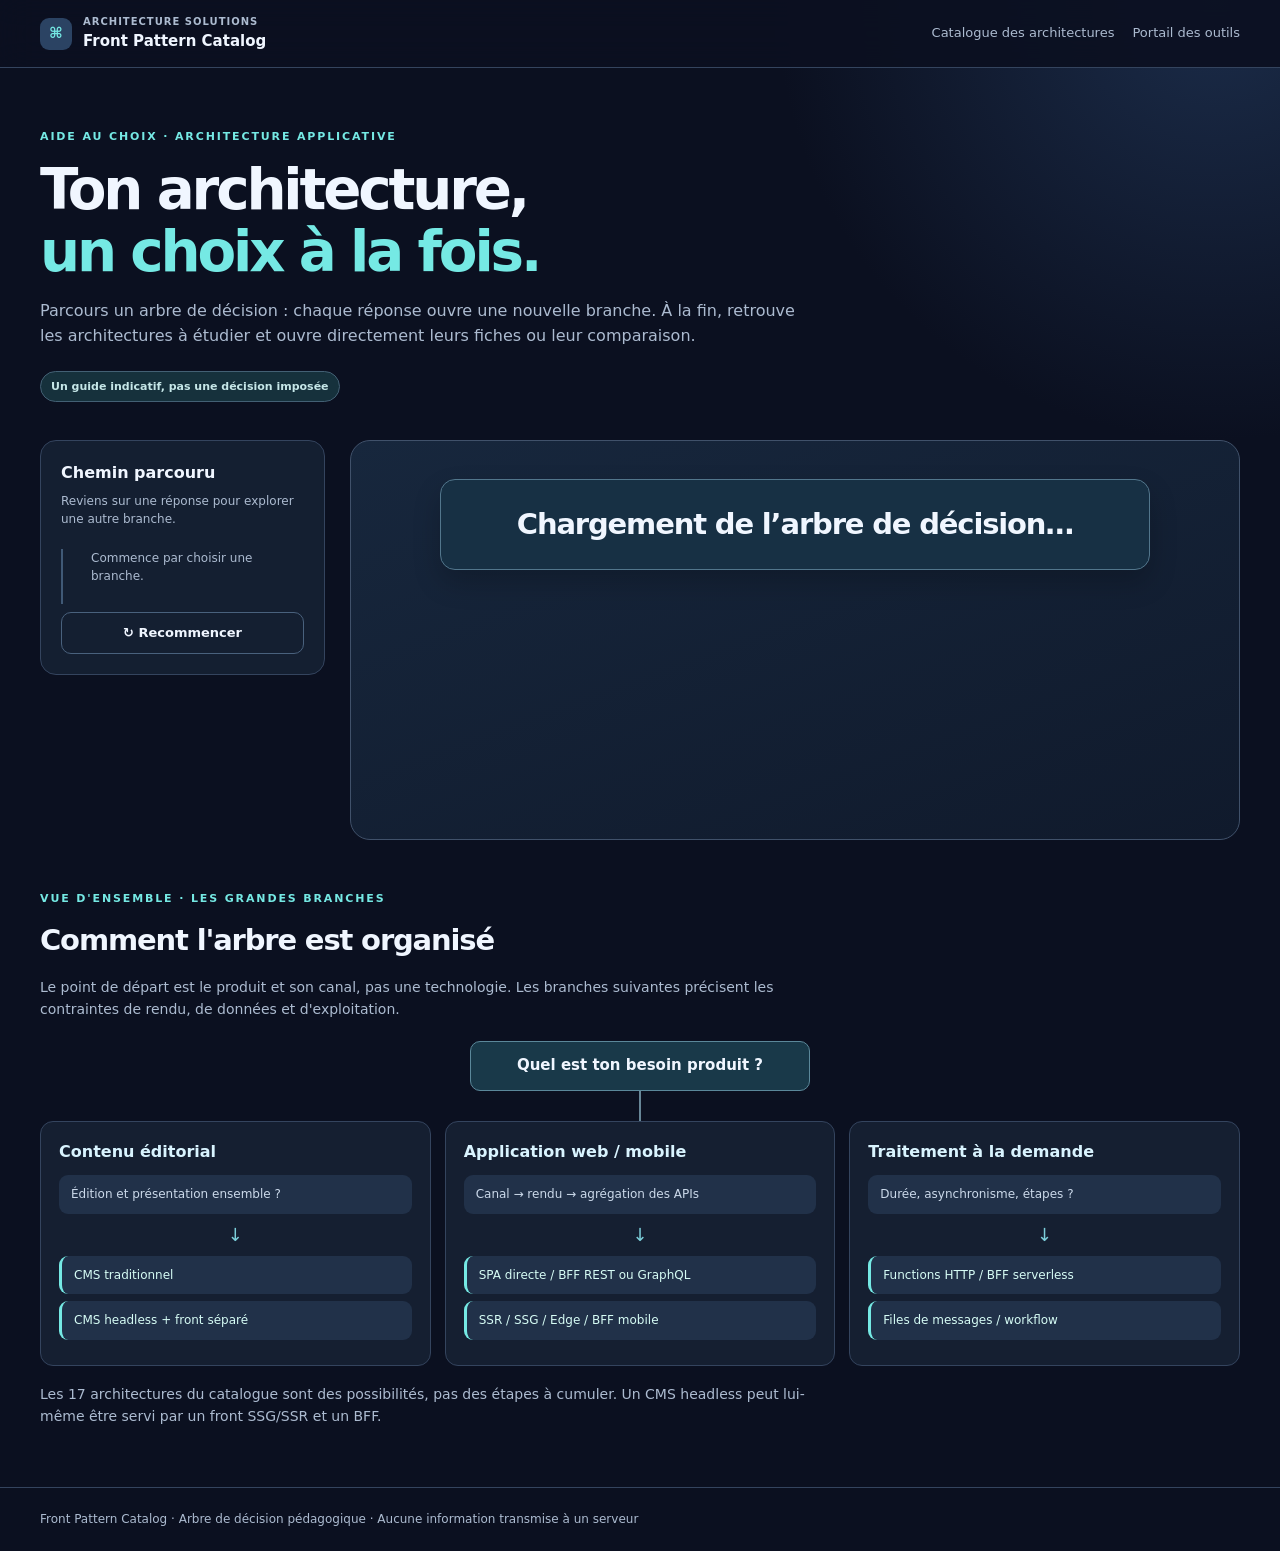
==== decision-tree.html @ b7e2c30f "feat(decision-tree): page autonome de parcours guidé, branches et liens vers les comparaisons" ====
<!doctype html>
<html lang="fr">
<head>
<meta charset="utf-8">
<meta name="viewport" content="width=device-width,initial-scale=1">
<meta name="theme-color" content="#0b1020">
<meta name="description" content="Arbre de décision interactif pour choisir une architecture frontend : CMS, headless, SPA, BFF, mobile ou serverless.">
<link rel="manifest" href="./manifest.webmanifest">
<link rel="icon" href="./icon.svg" type="image/svg+xml">
<title>Arbre de décision · Front Pattern Catalog</title>
<style>
:root{color-scheme:dark;--bg:#0b1020;--panel:#151f31;--panel2:#1b293f;--line:#34445e;--text:#f0f6ff;--muted:#acbbd0;--teal:#75e9e4;--purple:#ada4f9;--gold:#f0cd8b;--green:#a6edc8;font-family:Inter,-apple-system,BlinkMacSystemFont,"Segoe UI",system-ui,sans-serif}
*{box-sizing:border-box}html{scroll-behavior:smooth}body{margin:0;min-height:100vh;background:radial-gradient(circle at 95% 0,#1b2c49 0,transparent 440px),var(--bg);color:var(--text);font-size:15px;line-height:1.55}
a{color:var(--teal)}button{font:inherit;cursor:pointer}button:focus-visible,a:focus-visible{outline:2px solid var(--teal);outline-offset:3px}[hidden]{display:none!important}
.wrap{width:min(1200px,calc(100% - 42px));margin:0 auto}
header{border-bottom:1px solid var(--line);background:#0b1020e8;position:sticky;top:0;z-index:10;backdrop-filter:blur(16px)}
.head{min-height:67px;display:flex;align-items:center;gap:18px}
.brand{font-weight:750;display:flex;gap:11px;align-items:center;color:var(--text);text-decoration:none}
.mark{width:32px;height:32px;background:#2b4363;border-radius:9px;display:grid;place-items:center;color:var(--teal)}
.brand small{display:block;font-size:10px;letter-spacing:.1em;text-transform:uppercase;color:var(--muted)}
.head nav{margin-left:auto;display:flex;gap:18px;align-items:center}.head nav a{text-decoration:none;font-size:13px;color:var(--muted)}.head nav a:hover{color:var(--text)}
.hero{padding:56px 0 38px;max-width:820px}
.eyebrow{font-size:11px;letter-spacing:.17em;color:var(--teal);text-transform:uppercase;font-weight:800}
h1{font-size:clamp(35px,4.4vw,60px);letter-spacing:-.056em;line-height:1.1;margin:12px 0 16px}
h1 em{font-style:normal;color:var(--teal)}
.hero p{color:var(--muted);font-size:16px;max-width:770px;margin:0 0 22px}
.pill{display:inline-flex;border:1px solid #436074;border-radius:99px;padding:6px 10px;color:#c6e7e8;font-size:11px;font-weight:750;background:#16313c}
.decision-layout{display:grid;grid-template-columns:minmax(230px,285px) minmax(0,1fr);gap:25px;align-items:start}
.journey{position:sticky;top:92px;border:1px solid var(--line);border-radius:16px;background:#141f31;padding:20px;max-height:calc(100vh - 115px);overflow:auto}
.journey h2{font-size:16px;margin:0 0 6px}.journey>p{color:var(--muted);font-size:12px;margin:0 0 20px}
.journey ol{list-style:none;margin:0;padding:0 0 0 9px;border-left:2px solid #405976}
.journey li{position:relative;padding:0 0 18px 19px}
.journey li:before{content:"";position:absolute;left:-7px;top:7px;width:11px;height:11px;background:#193b44;border:2px solid var(--teal);border-radius:50%}
.journey li strong{display:block;font-size:12px;color:#e7f5fd;margin-bottom:3px}
.journey li span{display:block;font-size:12px;color:var(--muted);margin-bottom:5px}
.journey li button{border:0;background:none;padding:0;color:var(--teal);font-weight:700;font-size:11px}
.journey .journey-empty{border-left:0;color:var(--muted);font-size:12px}
.journey .journey-empty:before{display:none}
.journey .new-start{margin-top:8px;width:100%;text-align:center}
.btn{display:inline-flex;align-items:center;justify-content:center;text-align:center;gap:8px;border-radius:10px;border:1px solid #49617d;background:#1b2d43;color:var(--text);padding:10px 15px;font-size:13px;font-weight:700;text-decoration:none}
.btn:hover{border-color:#8aa8be;background:#233b51}.btn.primary{background:var(--teal);border-color:var(--teal);color:#0b2330}.btn.primary:hover{background:#b5f6ef}.btn.ghost{background:transparent}
.tree-panel{border:1px solid #40516a;background:linear-gradient(160deg,#17273d,#101a2c);border-radius:20px;padding:26px;min-width:0;min-height:400px}
.step-label{font-size:11px;color:var(--teal);font-weight:800;letter-spacing:.12em;text-transform:uppercase}
.question{margin:12px auto 0;border:1px solid #52768c;border-radius:15px;padding:20px;background:#173044;max-width:710px;text-align:center;box-shadow:0 13px 28px #0003}
.question h2{font-size:clamp(21px,2.9vw,29px);letter-spacing:-.04em;line-height:1.18;margin:7px 0 8px}
.question p{margin:0;color:#bdcadc;font-size:13px}
.tree-stem{width:2px;height:34px;background:var(--teal);margin:auto;position:relative}.tree-stem:after{content:"";position:absolute;bottom:-3px;left:-3px;width:8px;height:8px;transform:rotate(45deg);border-right:2px solid var(--teal);border-bottom:2px solid var(--teal)}
.branches{display:grid;grid-template-columns:repeat(auto-fit,minmax(195px,1fr));gap:14px}
.branch{position:relative;border:1px solid #4a6079;border-radius:14px;background:#1b2b42;color:var(--text);text-align:left;padding:20px 17px;min-height:145px;display:flex;flex-direction:column;gap:6px;transition:transform .16s,border-color .16s,background .16s}
.branch:hover{transform:translateY(-3px);border-color:var(--teal);background:#213c50}
.branch .branch-index{font-size:10px;color:#95e2db;font-weight:800;text-transform:uppercase;letter-spacing:.11em}
.branch strong{font-size:16px;line-height:1.25}
.branch .desc{color:var(--muted);font-size:12px}
.branch .advance{margin-top:auto;padding-top:10px;font-size:12px;color:var(--teal);font-weight:750}
.guidance-note{margin:19px 0 0;color:var(--muted);font-size:12px}
.recommendations h2{font-size:28px;letter-spacing:-.04em;margin:8px 0 12px}
.recommendations>p{color:var(--muted);margin:0 0 20px}
.result-grid{display:grid;grid-template-columns:repeat(auto-fit,minmax(220px,1fr));gap:13px}
.result{background:#1b293e;border:1px solid #465a75;border-radius:14px;padding:18px;display:flex;flex-direction:column}
.result .order{font-size:11px;color:var(--teal);text-transform:uppercase;letter-spacing:.08em;font-weight:750}
.result h3{font-size:18px;letter-spacing:-.028em;margin:10px 0}
.result p{font-size:13px;color:var(--muted);margin:0 0 12px}
.result .traits{font-size:12px;color:#cee3e6;padding:0;list-style:none;margin:auto 0 18px}
.result .traits li{padding:4px 0}
.result .btn{align-self:start}
.recommendation-why{padding:14px 16px;border-radius:11px;border:1px solid #3c6a76;background:#14333f;color:#d3f8f9;font-size:13px;margin:0 0 17px}
.result-actions{display:flex;flex-wrap:wrap;gap:10px;margin:22px 0 0}
.secondary{padding-top:46px}
.secondary h2{font-size:29px;letter-spacing:-.04em;margin:9px 0}
.secondary>p{font-size:14px;color:var(--muted);max-width:800px}
.overview-root{padding:12px;text-align:center;background:#193949;border:1px solid #5b889a;border-radius:10px;font-weight:750;max-width:340px;margin:21px auto 0}
.overview-stem{height:30px;width:2px;background:#678697;margin:auto}
.overview-branches{display:grid;grid-template-columns:repeat(3,minmax(0,1fr));gap:14px}
.overview-column{border:1px solid var(--line);border-radius:13px;padding:18px;background:#151f31}
.overview-column h3{font-size:16px;margin:0 0 11px;color:#d9f4ff}
.overview-item{padding:10px 12px;border-radius:9px;background:#213149;color:#cbd9ea;font-size:12px;margin:7px 0}
.overview-item.end{border-left:3px solid var(--teal);color:#d6fcf5}
.overview-arrow{text-align:center;color:#7ccfdb;font-size:18px}
.note{color:var(--muted);font-size:12px;margin:18px 0}
footer{border-top:1px solid var(--line);margin-top:60px;padding:22px 0;color:var(--muted);font-size:12px}
@media(max-width:880px){.decision-layout{grid-template-columns:1fr}.journey{position:static;max-height:none}.journey ol{display:flex;flex-wrap:wrap;gap:11px;border:0;padding:0}.journey li{padding:9px 11px;border:1px solid var(--line);border-radius:9px;background:#1d3045}.journey li:before{display:none}.journey .new-start{width:auto}.overview-branches{grid-template-columns:1fr}}
@media(max-width:580px){.wrap{width:calc(100% - 26px)}.head{gap:8px}.head nav{gap:8px}.head nav a{font-size:11px}.brand{font-size:12px}.hero{padding:35px 0 25px}.hero p{font-size:14px}.tree-panel{padding:17px}.branches{grid-template-columns:1fr}.branch{min-height:110px}.result-grid{grid-template-columns:1fr}.overview-column{padding:13px}}
@media(prefers-reduced-motion:reduce){*{scroll-behavior:auto!important;transition:none!important}}
</style>
</head>
<body>
<header><div class="wrap head">
<a href="./index.html" class="brand"><span class="mark" aria-hidden="true">⌘</span><span><small>Architecture Solutions</small>Front Pattern Catalog</span></a>
<nav aria-label="Navigation"><a href="./index.html">Catalogue des architectures</a><a href="https://sims07.github.io/tools-portal/">Portail des outils</a></nav>
</div></header>
<main class="wrap">
<section class="hero">
<span class="eyebrow">Aide au choix · Architecture applicative</span>
<h1>Ton architecture,<br><em>un choix à la fois.</em></h1>
<p>Parcours un arbre de décision : chaque réponse ouvre une nouvelle branche. À la fin, retrouve les architectures à étudier et ouvre directement leurs fiches ou leur comparaison.</p>
<span class="pill">Un guide indicatif, pas une décision imposée</span>
</section>
<div class="decision-layout">
<aside class="journey" aria-labelledby="journeyTitle">
<h2 id="journeyTitle">Chemin parcouru</h2><p>Reviens sur une réponse pour explorer une autre branche.</p>
<ol id="journeyList"><li class="journey-empty">Commence par choisir une branche.</li></ol>
<button type="button" class="btn ghost new-start" id="startOver">↻ Recommencer</button>
</aside>
<section class="tree-panel" id="treePanel" aria-label="Arbre de décision interactif" aria-live="polite">
<div class="question"><h2>Chargement de l’arbre de décision…</h2></div>
</section>
</div>
<section class="secondary" aria-labelledby="overviewTitle">
<span class="eyebrow">Vue d'ensemble · Les grandes branches</span>
<h2 id="overviewTitle">Comment l'arbre est organisé</h2>
<p>Le point de départ est le produit et son canal, pas une technologie. Les branches suivantes précisent les contraintes de rendu, de données et d'exploitation.</p>
<div class="overview-root">Quel est ton besoin produit ?</div><div class="overview-stem"></div>
<div class="overview-branches">
<div class="overview-column"><h3>Contenu éditorial</h3><div class="overview-item">Édition et présentation ensemble ?</div><div class="overview-arrow">↓</div><div class="overview-item end">CMS traditionnel</div><div class="overview-item end">CMS headless + front séparé</div></div>
<div class="overview-column"><h3>Application web / mobile</h3><div class="overview-item">Canal → rendu → agrégation des APIs</div><div class="overview-arrow">↓</div><div class="overview-item end">SPA directe / BFF REST ou GraphQL</div><div class="overview-item end">SSR / SSG / Edge / BFF mobile</div></div>
<div class="overview-column"><h3>Traitement à la demande</h3><div class="overview-item">Durée, asynchronisme, étapes ?</div><div class="overview-arrow">↓</div><div class="overview-item end">Functions HTTP / BFF serverless</div><div class="overview-item end">Files de messages / workflow</div></div>
</div>
<p class="note">Les 17 architectures du catalogue sont des possibilités, pas des étapes à cumuler. Un CMS headless peut lui-même être servi par un front SSG/SSR et un BFF.</p>
</section>
</main>
<footer><div class="wrap">Front Pattern Catalog · Arbre de décision pédagogique · Aucune information transmise à un serveur</div></footer>
<script src="./decision-tree.js"></script>
<script>
if ('serviceWorker' in navigator && location.protocol !== 'file:') {
  window.addEventListener('load', function () {
    navigator.serviceWorker.register('./sw.js', {scope:'./'}).catch(function () {});
  });
}
</script>
</body></html>
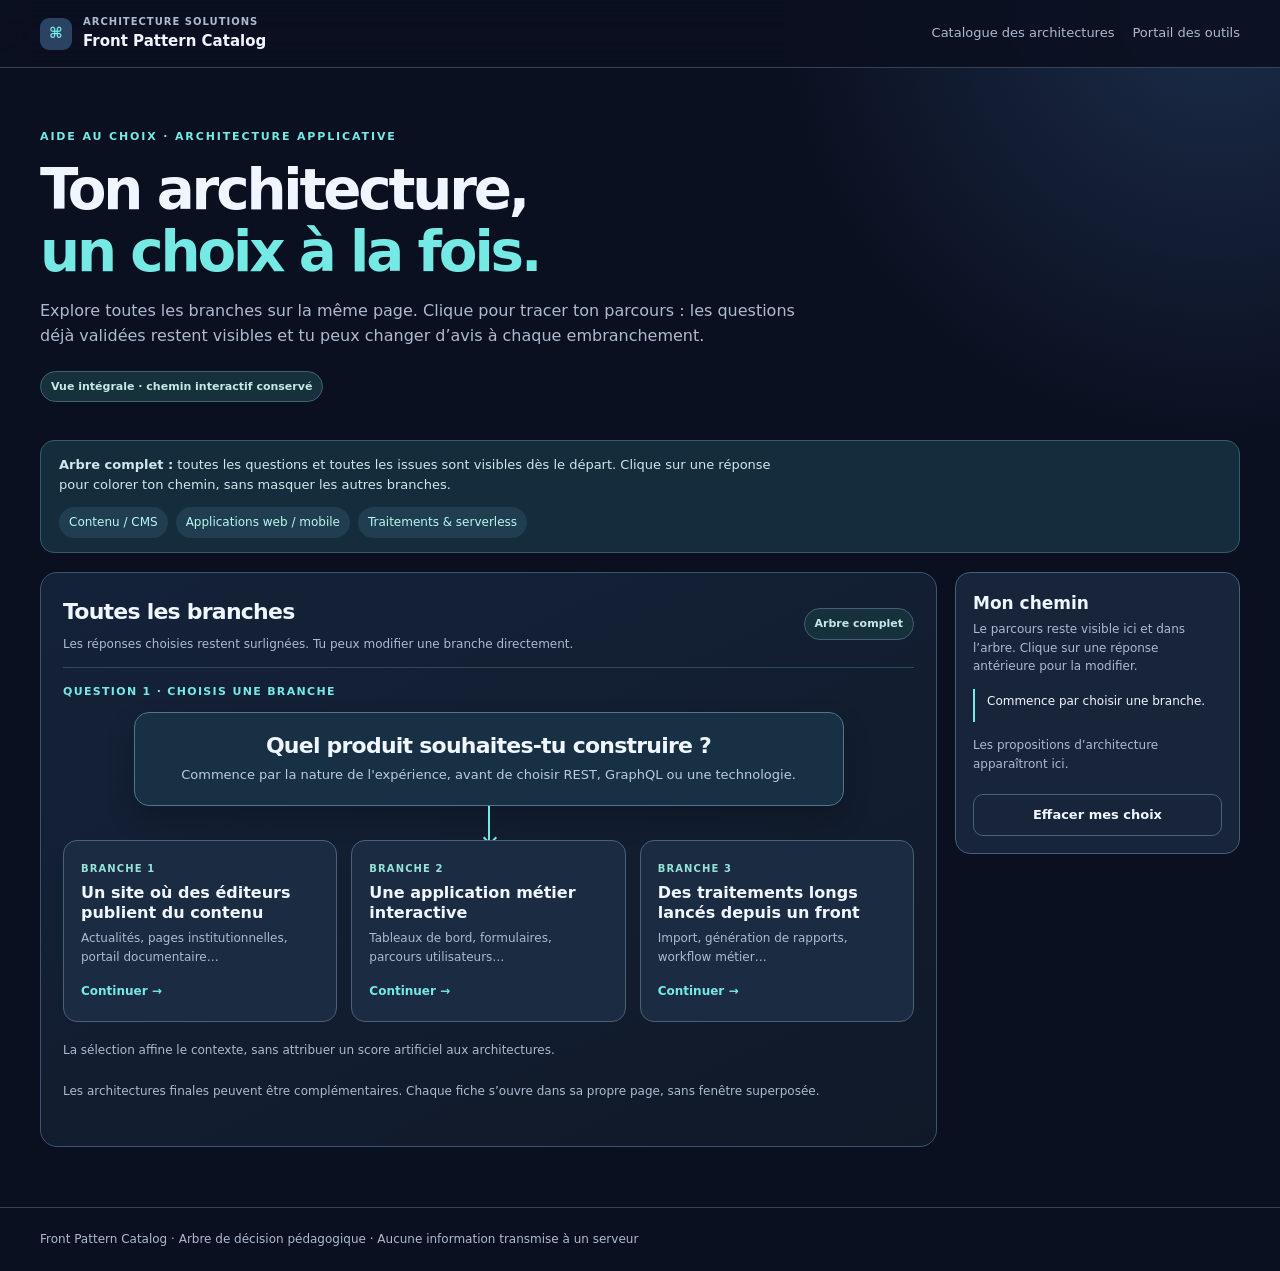
==== commit 346e115c: "feat(tree): afficher toutes les branches et garder le parcours actif sur la même page" ====
--- a/decision-tree.html
+++ b/decision-tree.html
@@ -81,6 +81,71 @@
 @media(max-width:880px){.decision-layout{grid-template-columns:1fr}.journey{position:static;max-height:none}.journey ol{display:flex;flex-wrap:wrap;gap:11px;border:0;padding:0}.journey li{padding:9px 11px;border:1px solid var(--line);border-radius:9px;background:#1d3045}.journey li:before{display:none}.journey .new-start{width:auto}.overview-branches{grid-template-columns:1fr}}
 @media(max-width:580px){.wrap{width:calc(100% - 26px)}.head{gap:8px}.head nav{gap:8px}.head nav a{font-size:11px}.brand{font-size:12px}.hero{padding:35px 0 25px}.hero p{font-size:14px}.tree-panel{padding:17px}.branches{grid-template-columns:1fr}.branch{min-height:110px}.result-grid{grid-template-columns:1fr}.overview-column{padding:13px}}
 @media(prefers-reduced-motion:reduce){*{scroll-behavior:auto!important;transition:none!important}}
+
+/* Carte intégrale et interactive : chaque branche reste visible, même après un choix */
+.tree-intro{border:1px solid #3b586d;background:#142c3c;border-radius:14px;padding:14px 18px;margin-bottom:19px;display:flex;align-items:center;justify-content:space-between;flex-wrap:wrap;gap:12px}
+.tree-intro p{font-size:13px;margin:0;color:#d1e6ed;max-width:720px}
+.tree-intro .jump-links{display:flex;flex-wrap:wrap;gap:8px}
+.tree-intro a{border-radius:30px;background:#203e50;padding:6px 10px;color:#b9f7f1;text-decoration:none;font-size:12px}
+.full-tree-layout{display:grid;grid-template-columns:minmax(0,1fr) 285px;gap:18px;align-items:start}
+.tree-map{min-width:0;border:1px solid #3d536f;border-radius:17px;padding:22px;background:linear-gradient(155deg,#142239,#101928)}
+.tree-map h2{font-size:22px;letter-spacing:-.035em;margin:0 0 6px}
+.tree-map-head{display:flex;align-items:center;flex-wrap:wrap;justify-content:space-between;gap:12px;border-bottom:1px solid #334660;padding-bottom:14px;margin-bottom:15px}
+.tree-map-head p{font-size:12px;color:var(--muted);margin:0}
+.tree-help{font-size:12px;color:#a3bad1}
+.tree-question{border-left:2px solid #3b6075;padding:3px 0 0 18px;position:relative;min-width:0}
+.tree-question::before{content:"";position:absolute;width:12px;height:2px;left:-1px;top:19px;background:#3b6075}
+.tree-question.root{border-left:0;padding-left:0}
+.tree-question.root::before{display:none}
+.tree-question-head{background:#21334c;border:1px solid #49637e;border-radius:10px;padding:9px 12px;margin:0 0 11px}
+.tree-question-head strong{font-size:13px;color:#e4f7ff;display:block}
+.tree-question-head small{font-size:11px;color:#aebfd3;display:block;margin-top:2px}
+.tree-question.is-current>.tree-question-head{border-color:#81e5dd;box-shadow:0 0 0 1px #438b8a;background:#1c434b}
+.tree-branches{padding-left:13px}
+.tree-branch{position:relative;border-left:2px solid #35495f;padding:0 0 11px 19px}
+.tree-branch::before{content:"";position:absolute;left:0;top:17px;width:16px;height:2px;background:#35495f}
+.tree-branch:last-child{border-left-color:transparent;padding-bottom:3px}
+.tree-choice{display:block;width:100%;text-align:left;background:#182a3f;border:1px solid #435976;border-radius:10px;padding:10px 12px;color:var(--text);font:inherit;min-height:58px}
+.tree-choice strong{font-size:12px;display:block;font-weight:750}
+.tree-choice span{display:block;font-size:11px;color:var(--muted);line-height:1.4;margin-top:3px}
+.tree-choice:hover{background:#244458;border-color:#77cbd0}
+.tree-choice.is-chosen{background:#174a4c;border-color:#80eee3;box-shadow:0 0 0 1px #80eee366}
+.tree-choice.is-chosen strong{color:#c6fff9}
+.tree-choice .choice-indicator{font-size:10px;color:#92f4e5;display:none;font-weight:800}
+.tree-choice.is-chosen .choice-indicator{display:inline}
+.tree-descendant{padding:13px 0 2px 10px}
+.tree-leaf{border-left:3px solid #718da5;background:#111e30;border-radius:5px 10px 10px 5px;padding:10px 12px}
+.tree-leaf.is-chosen{border-left-color:#78efcf;background:#18382f}
+.tree-leaf strong{display:block;color:#d9f4f1;font-size:11px;letter-spacing:.03em;margin-bottom:6px}
+.tree-leaf ul{list-style:none;display:flex;flex-wrap:wrap;gap:5px;padding:0;margin:0}
+.tree-leaf li{margin:0;max-width:100%}
+.tree-leaf a{display:inline-block;border:1px solid #3e566e;border-radius:7px;padding:4px 7px;color:#dcecff;background:#203147;text-decoration:none;font-size:11px}
+.tree-leaf a:hover{border-color:#80e2da;color:#adf7f1}
+.tree-root-head{margin:0 0 14px;background:#1c4553;border:1px solid #78bdbf;padding:14px;border-radius:12px}
+.tree-root-head strong{font-size:16px;display:block;color:#e7ffff}
+.tree-root-head small{font-size:12px;color:#b9d9e3}
+.tree-side{position:sticky;top:91px;background:#172439;border:1px solid #42617b;border-radius:15px;padding:17px;max-height:calc(100vh - 115px);overflow-y:auto}
+.tree-side h2{font-size:17px;margin:0 0 4px}
+.tree-side .aside-intro{margin:0 0 13px;color:var(--muted);font-size:12px}
+.path-list{list-style:none;margin:0 0 14px;padding:0}
+.path-list li{border-left:2px solid var(--teal);padding:3px 0 12px 12px;font-size:12px}
+.path-list li strong{font-size:11px;display:block;color:#c2d1e5}
+.path-list li button{background:transparent;border:0;color:#b6eee7;padding:3px 0;text-align:left;font-size:12px;font-weight:650}
+.path-list li button:hover{text-decoration:underline}
+.path-empty{font-size:12px;color:var(--muted)}
+.choices-summary{padding:11px 12px;border:1px solid #39576e;background:#10253a;border-radius:10px;margin:12px 0}
+.choices-summary strong{display:block;font-size:12px;color:#c6f5ed}
+.choices-summary p{font-size:12px;color:#b2c6d6;margin:5px 0}
+.result-links{list-style:none;margin:10px 0;padding:0;display:grid;gap:8px}
+.result-links a{display:block;border:1px solid #3e6780;padding:9px 11px;border-radius:9px;text-decoration:none;color:#c8f5f3;background:#173541;font-size:12px}
+.result-links a:hover{background:#285364}
+.result-compare{display:block;margin-top:12px;width:100%;font-size:12px}
+.tree-side .btn{width:100%;margin-top:8px}
+.tree-side .mini-hint{font-size:11px;color:#a4bfd5;margin:8px 0}
+.full-map-footer{font-size:12px;color:var(--muted);padding:11px 0}
+@media(max-width:950px){.full-tree-layout{grid-template-columns:1fr}.tree-side{position:static;max-height:none;order:-1}.tree-map{padding:15px}}
+@media(max-width:620px){.tree-branches{padding-left:4px}.tree-question{padding-left:9px}.tree-branch{padding-left:11px}.tree-branch::before{width:9px}.tree-descendant{padding-left:3px}.tree-question-head{padding:9px}.tree-choice{padding:9px}.tree-map{padding:10px}}
+
 </style>
 </head>
 <body>
@@ -92,31 +157,29 @@
 <section class="hero">
 <span class="eyebrow">Aide au choix · Architecture applicative</span>
 <h1>Ton architecture,<br><em>un choix à la fois.</em></h1>
-<p>Parcours un arbre de décision : chaque réponse ouvre une nouvelle branche. À la fin, retrouve les architectures à étudier et ouvre directement leurs fiches ou leur comparaison.</p>
-<span class="pill">Un guide indicatif, pas une décision imposée</span>
+<p>Explore toutes les branches sur la même page. Clique pour tracer ton parcours : les questions déjà validées restent visibles et tu peux changer d’avis à chaque embranchement.</p>
+<span class="pill">Vue intégrale · chemin interactif conservé</span>
 </section>
-<div class="decision-layout">
-<aside class="journey" aria-labelledby="journeyTitle">
-<h2 id="journeyTitle">Chemin parcouru</h2><p>Reviens sur une réponse pour explorer une autre branche.</p>
-<ol id="journeyList"><li class="journey-empty">Commence par choisir une branche.</li></ol>
-<button type="button" class="btn ghost new-start" id="startOver">↻ Recommencer</button>
-</aside>
-<section class="tree-panel" id="treePanel" aria-label="Arbre de décision interactif" aria-live="polite">
-<div class="question"><h2>Chargement de l’arbre de décision…</h2></div>
-</section>
+
+<div class="tree-intro" aria-label="Navigation dans l’arbre">
+  <p><strong>Arbre complet :</strong> toutes les questions et toutes les issues sont visibles dès le départ. Clique sur une réponse pour colorer ton chemin, sans masquer les autres branches.</p>
+  <nav class="jump-links" aria-label="Accès aux grandes branches">
+    <a href="#tree-cms">Contenu / CMS</a><a href="#tree-app">Applications web / mobile</a><a href="#tree-async">Traitements & serverless</a>
+  </nav>
 </div>
-<section class="secondary" aria-labelledby="overviewTitle">
-<span class="eyebrow">Vue d'ensemble · Les grandes branches</span>
-<h2 id="overviewTitle">Comment l'arbre est organisé</h2>
-<p>Le point de départ est le produit et son canal, pas une technologie. Les branches suivantes précisent les contraintes de rendu, de données et d'exploitation.</p>
-<div class="overview-root">Quel est ton besoin produit ?</div><div class="overview-stem"></div>
-<div class="overview-branches">
-<div class="overview-column"><h3>Contenu éditorial</h3><div class="overview-item">Édition et présentation ensemble ?</div><div class="overview-arrow">↓</div><div class="overview-item end">CMS traditionnel</div><div class="overview-item end">CMS headless + front séparé</div></div>
-<div class="overview-column"><h3>Application web / mobile</h3><div class="overview-item">Canal → rendu → agrégation des APIs</div><div class="overview-arrow">↓</div><div class="overview-item end">SPA directe / BFF REST ou GraphQL</div><div class="overview-item end">SSR / SSG / Edge / BFF mobile</div></div>
-<div class="overview-column"><h3>Traitement à la demande</h3><div class="overview-item">Durée, asynchronisme, étapes ?</div><div class="overview-arrow">↓</div><div class="overview-item end">Functions HTTP / BFF serverless</div><div class="overview-item end">Files de messages / workflow</div></div>
+<div class="full-tree-layout">
+ <section class="tree-map" aria-label="Arbre de décision complet" id="fullTree">
+  <div class="tree-map-head"><div><h2>Toutes les branches</h2><p>Les réponses choisies restent surlignées. Tu peux modifier une branche directement.</p></div><span class="pill" id="branchCount">Arbre complet</span></div>
+  <div id="treePanel" aria-live="polite"><p>Chargement de l’arbre de décision…</p></div>
+  <p class="full-map-footer">Les architectures finales peuvent être complémentaires. Chaque fiche s’ouvre dans sa propre page, sans fenêtre superposée.</p>
+ </section>
+ <aside class="tree-side" id="pathPanel" aria-labelledby="journeyTitle">
+  <h2 id="journeyTitle">Mon chemin</h2><p class="aside-intro">Le parcours reste visible ici et dans l’arbre. Clique sur une réponse antérieure pour la modifier.</p>
+  <ol class="path-list" id="journeyList"><li class="path-empty">Choisis une réponse dans l’arbre pour commencer.</li></ol>
+  <div id="decisionResult" aria-live="polite"><p class="path-empty">Les propositions d’architecture apparaîtront ici.</p></div>
+  <button type="button" class="btn ghost" id="startOver">Effacer mes choix</button>
+ </aside>
 </div>
-<p class="note">Les 17 architectures du catalogue sont des possibilités, pas des étapes à cumuler. Un CMS headless peut lui-même être servi par un front SSG/SSR et un BFF.</p>
-</section>
 </main>
 <footer><div class="wrap">Front Pattern Catalog · Arbre de décision pédagogique · Aucune information transmise à un serveur</div></footer>
 <script src="./decision-tree.js"></script>
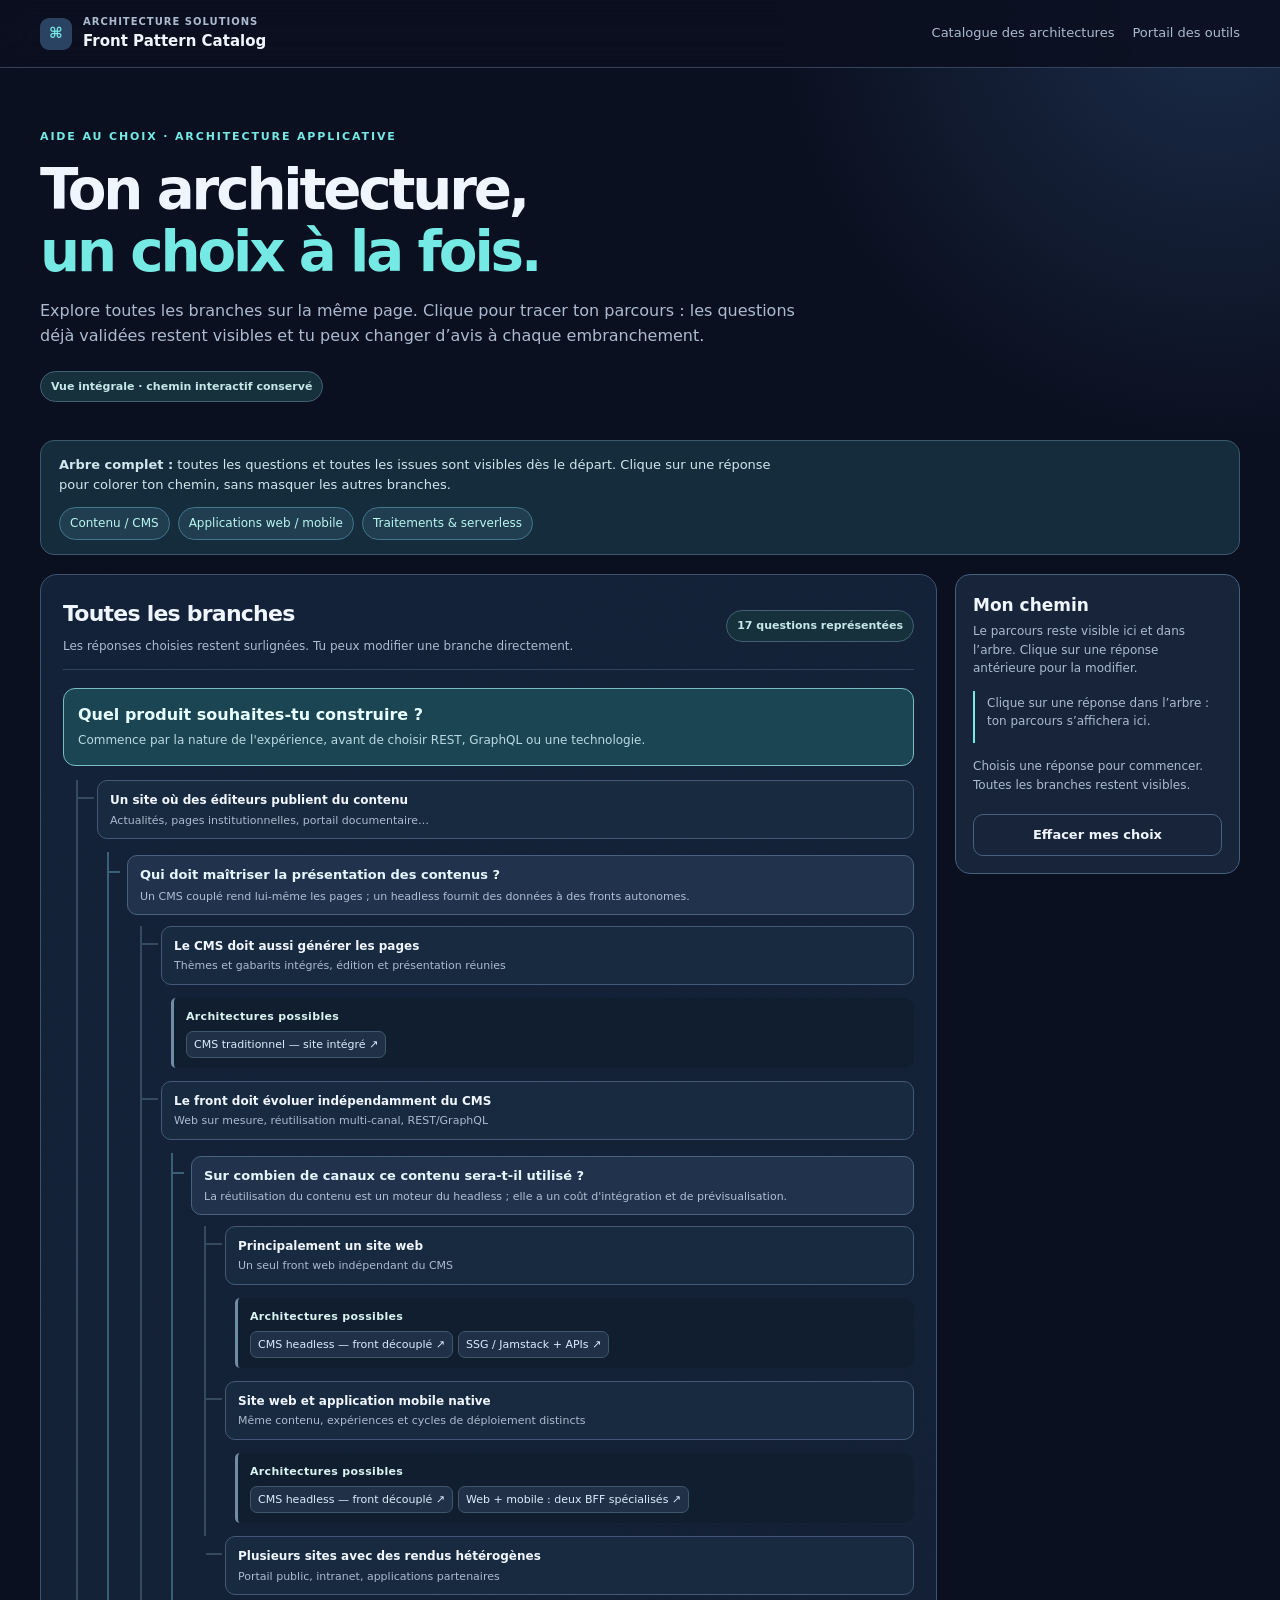
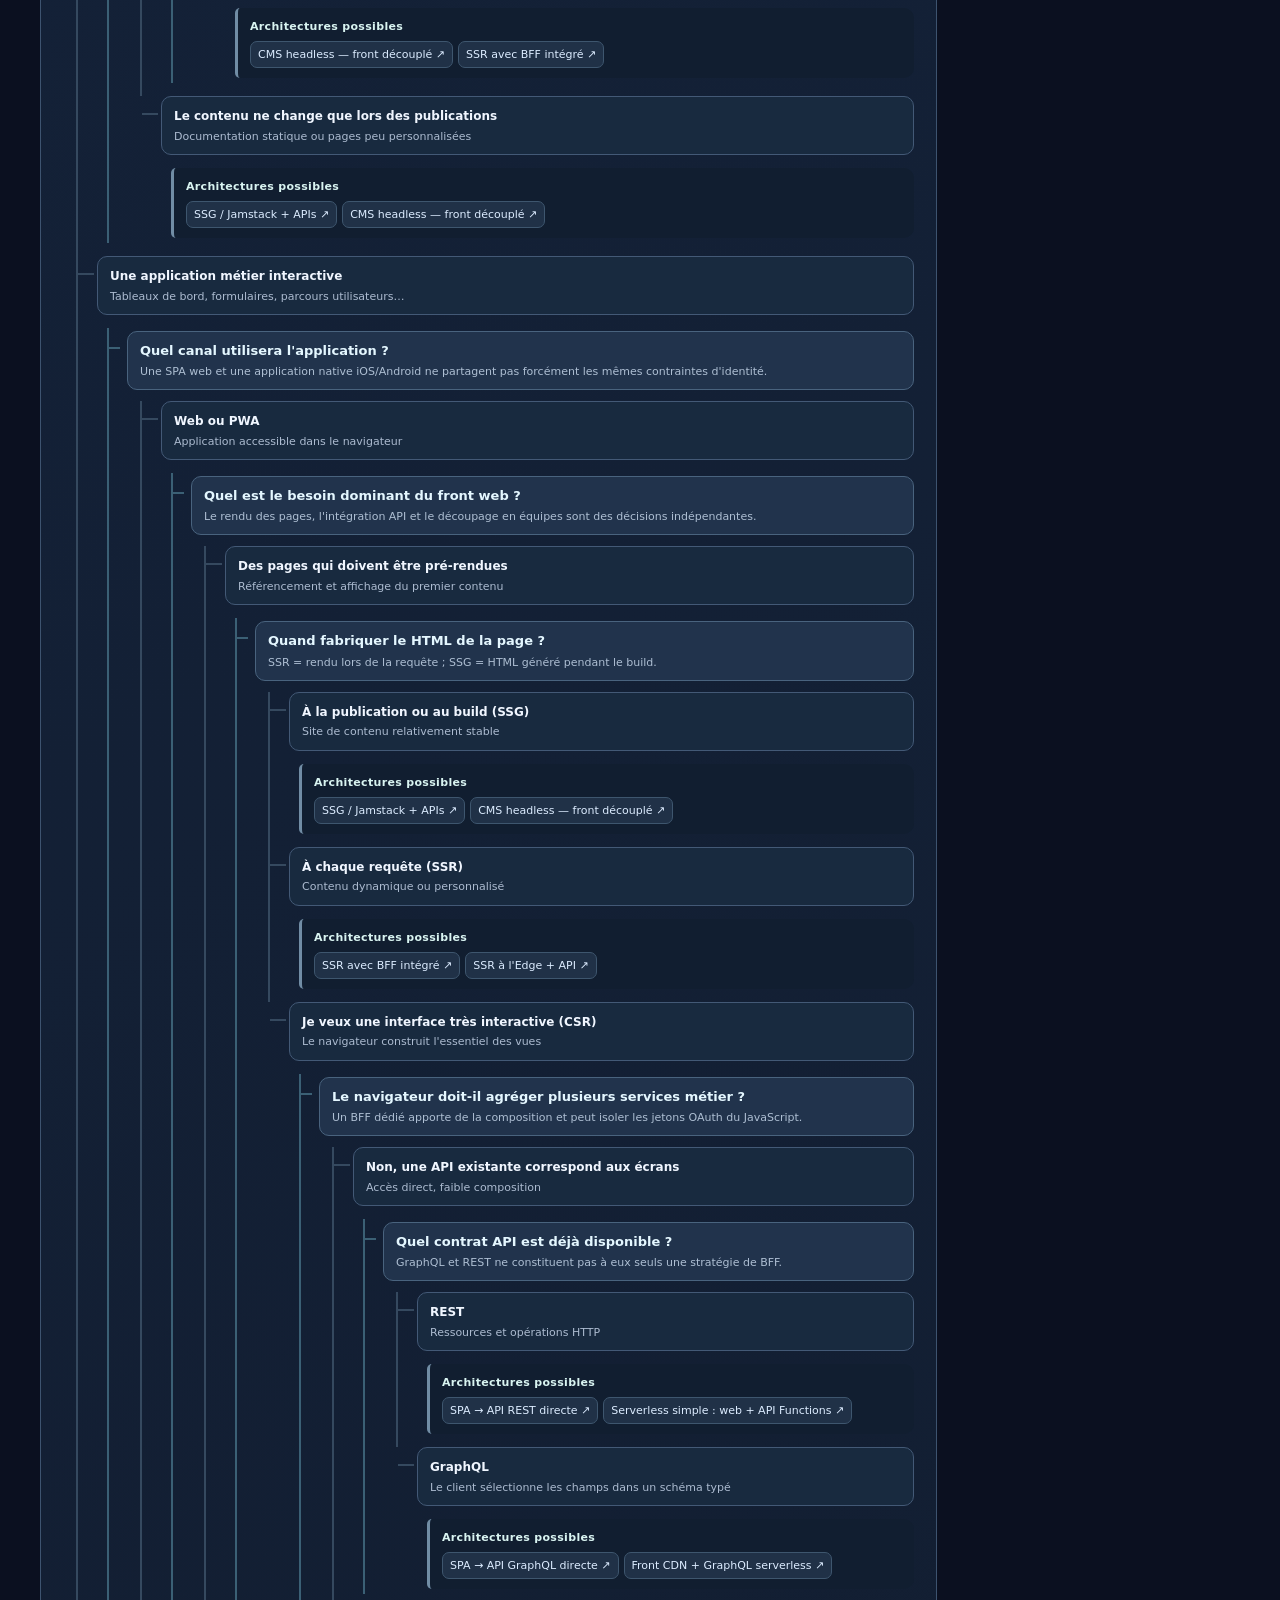
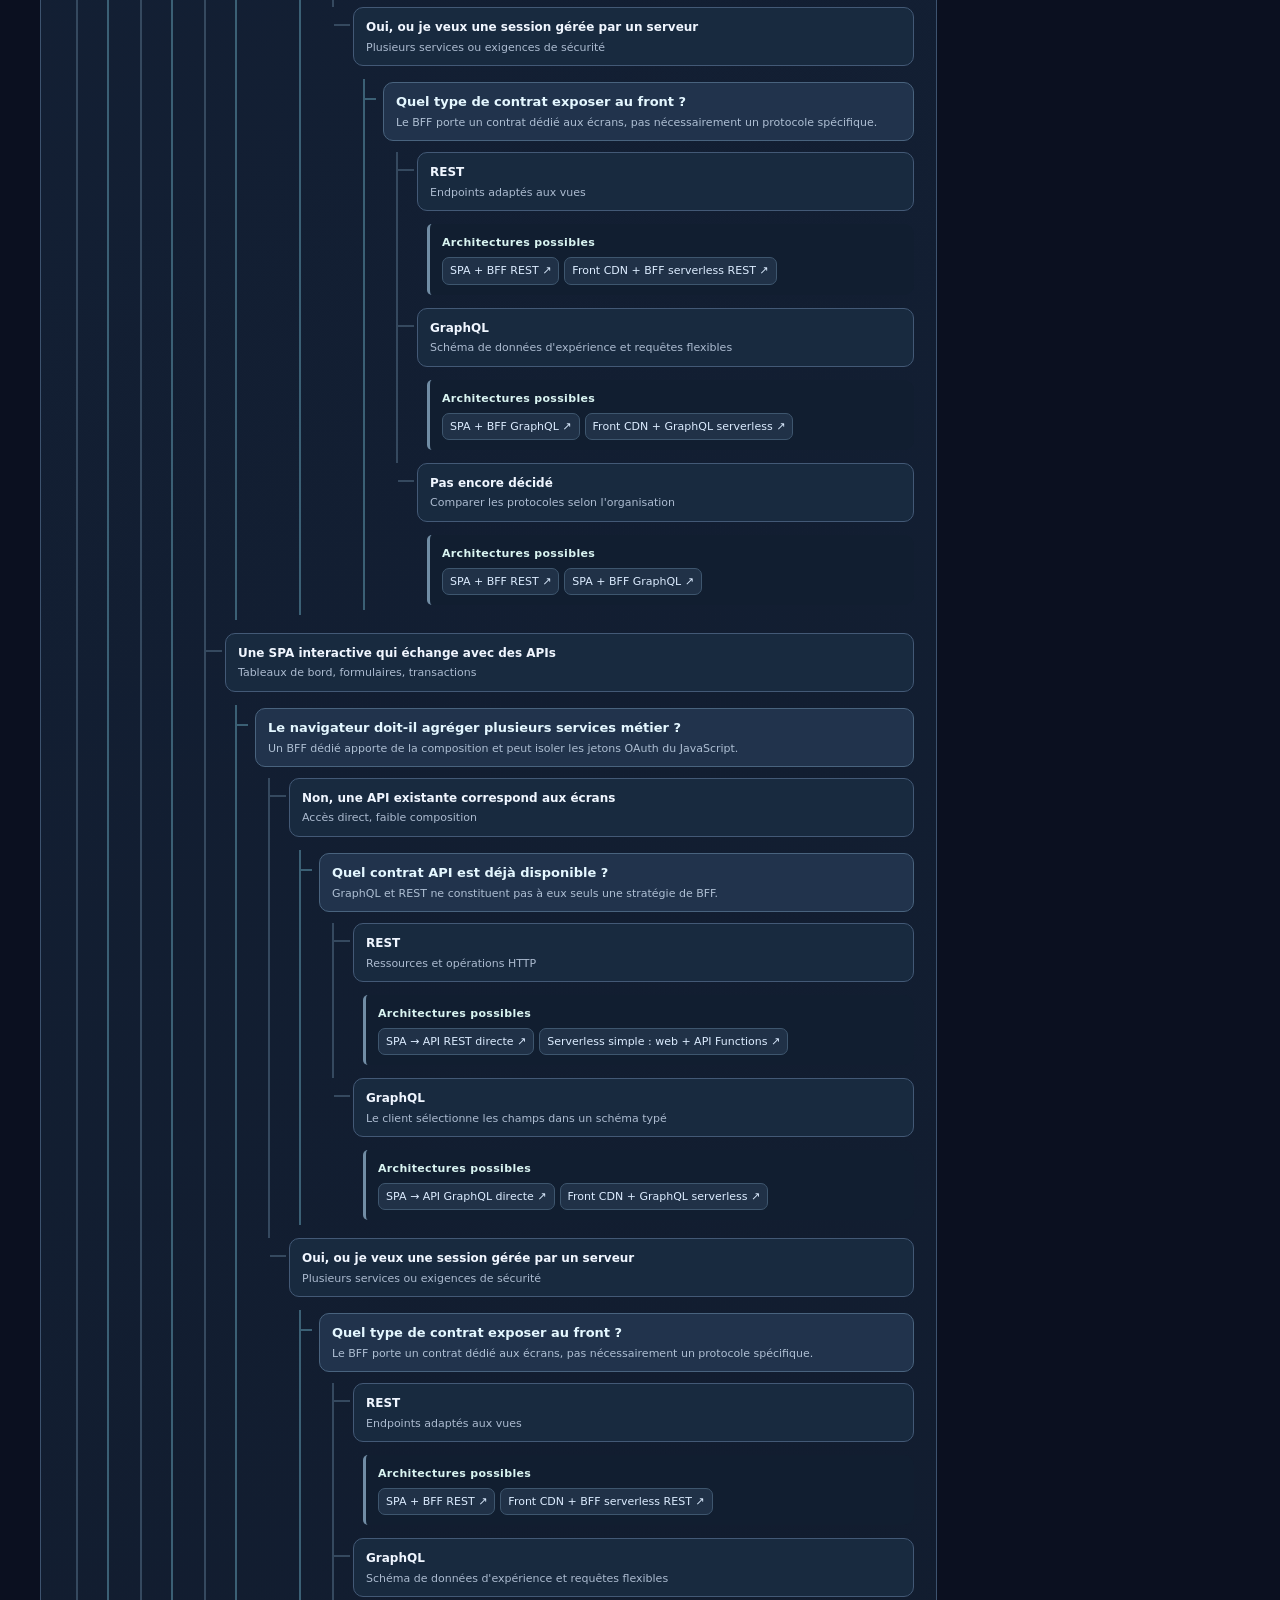
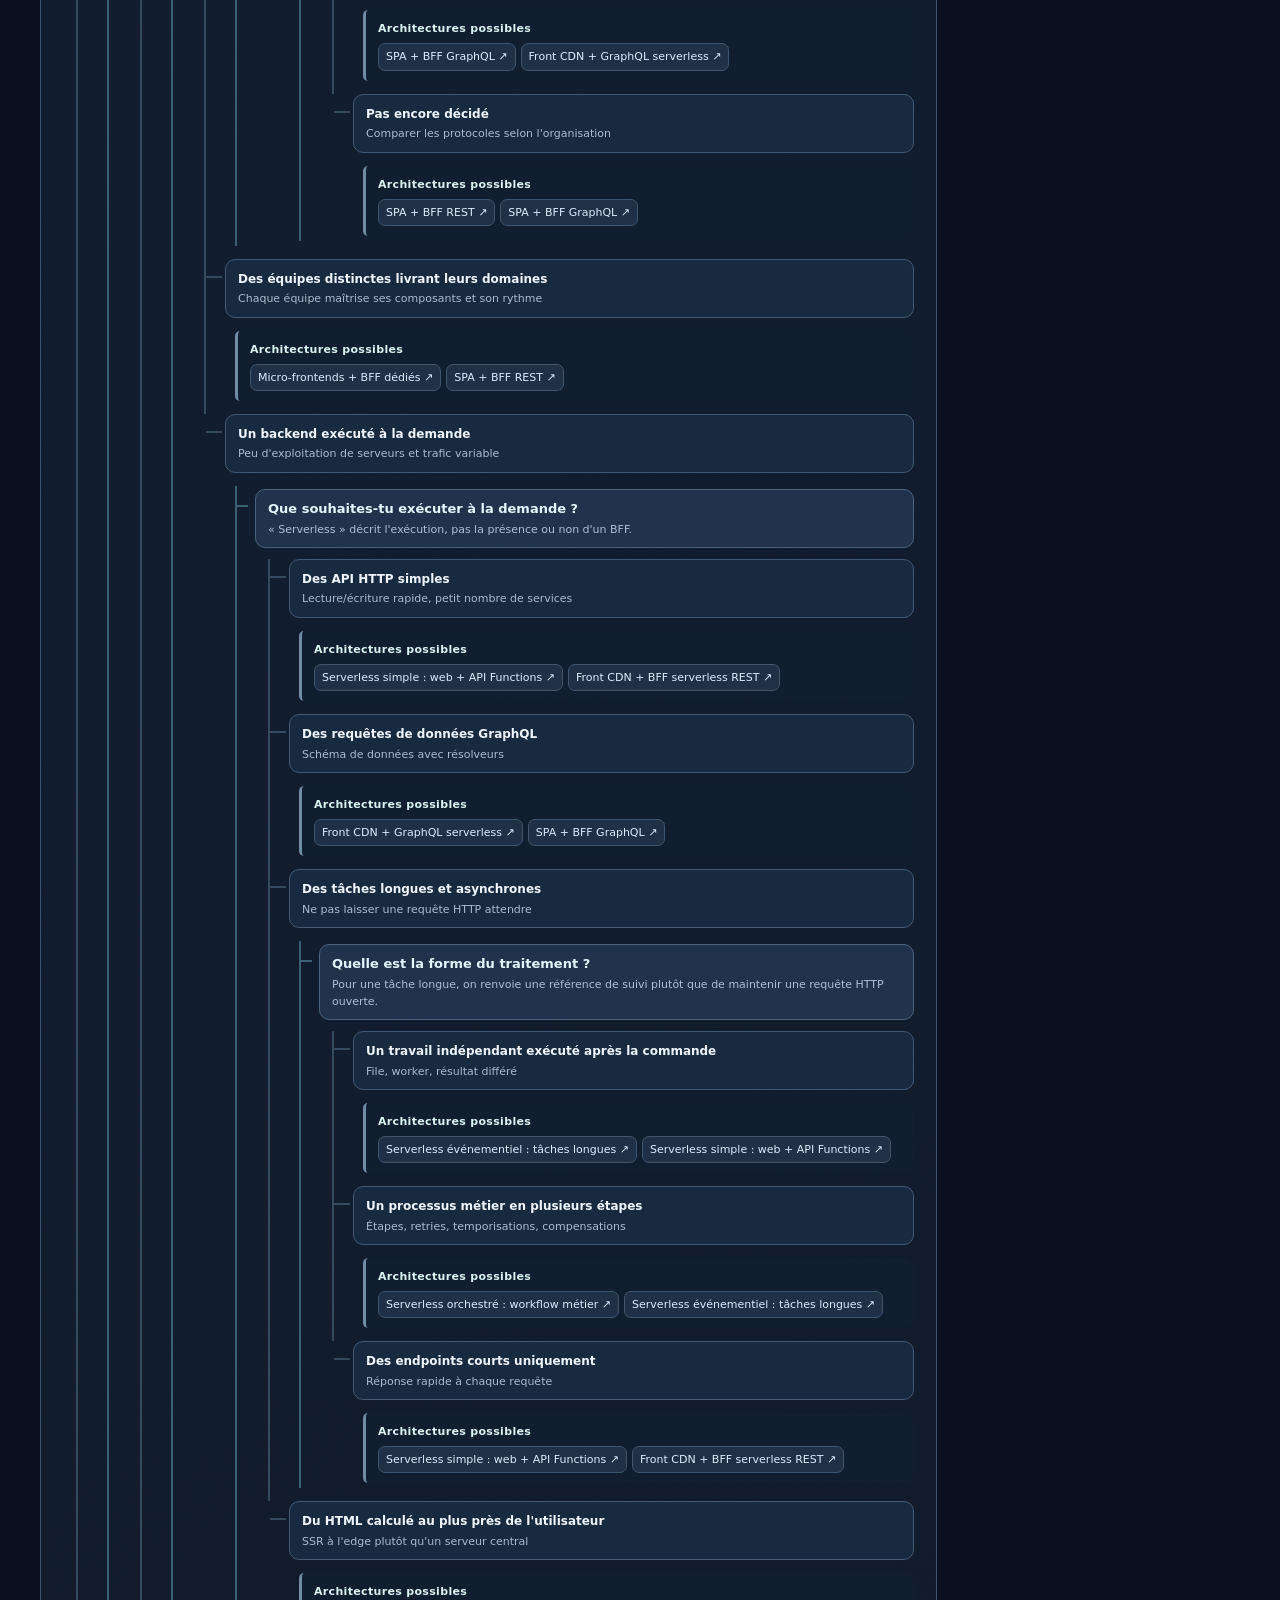
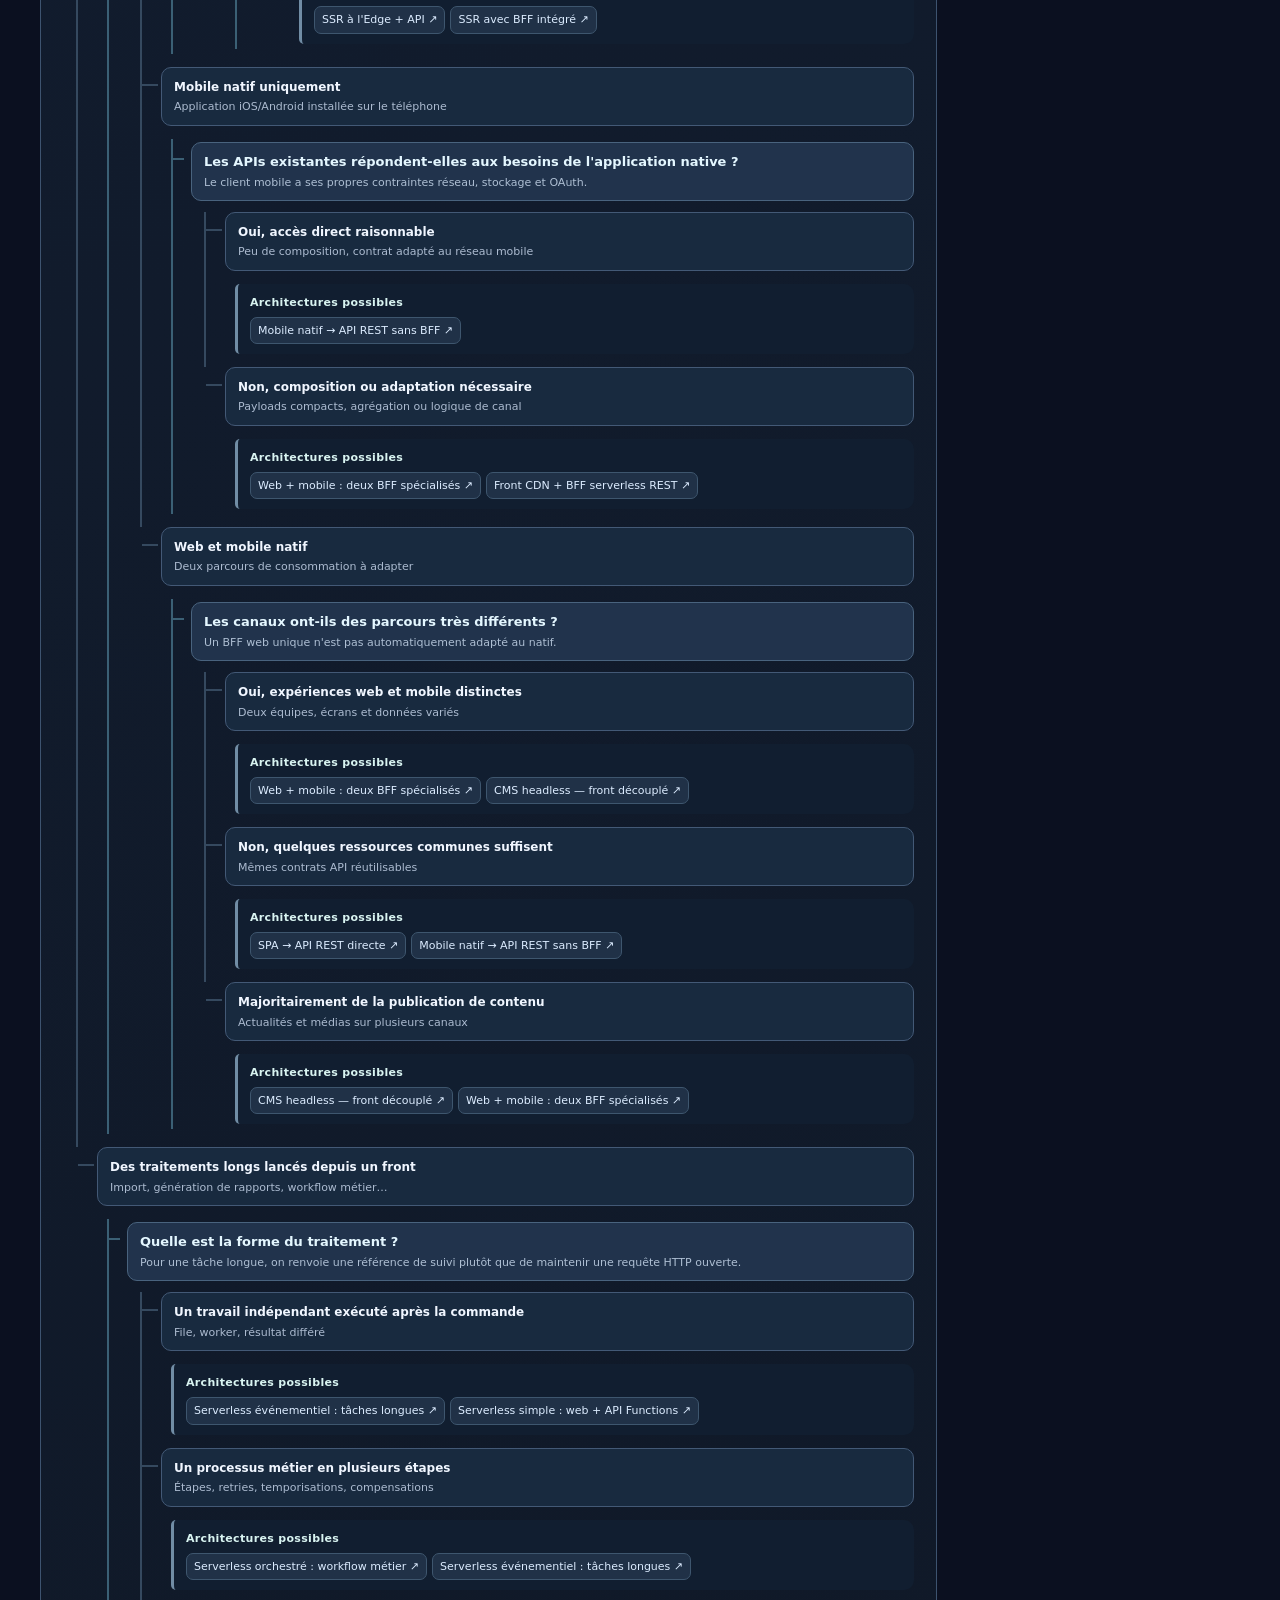
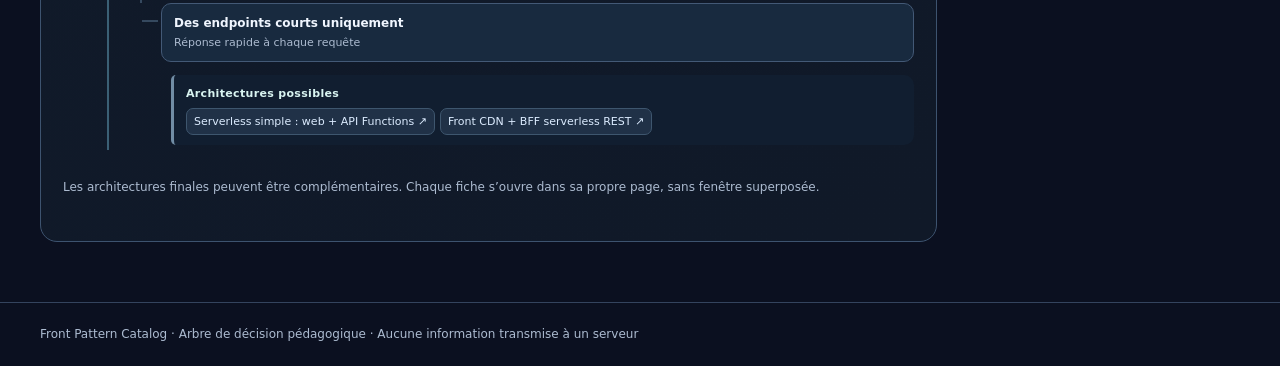
==== commit 8df20831: "fix(tree): naviguer entre grandes branches sans effacer le chemin dans l'URL" ====
--- a/decision-tree.html
+++ b/decision-tree.html
@@ -86,7 +86,7 @@
 .tree-intro{border:1px solid #3b586d;background:#142c3c;border-radius:14px;padding:14px 18px;margin-bottom:19px;display:flex;align-items:center;justify-content:space-between;flex-wrap:wrap;gap:12px}
 .tree-intro p{font-size:13px;margin:0;color:#d1e6ed;max-width:720px}
 .tree-intro .jump-links{display:flex;flex-wrap:wrap;gap:8px}
-.tree-intro a{border-radius:30px;background:#203e50;padding:6px 10px;color:#b9f7f1;text-decoration:none;font-size:12px}
+.tree-intro button{border:1px solid #42778d;border-radius:30px;background:#203e50;padding:6px 10px;color:#b9f7f1;font:inherit;cursor:pointer;font-size:12px}.tree-intro button:hover{background:#285769}
 .full-tree-layout{display:grid;grid-template-columns:minmax(0,1fr) 285px;gap:18px;align-items:start}
 .tree-map{min-width:0;border:1px solid #3d536f;border-radius:17px;padding:22px;background:linear-gradient(155deg,#142239,#101928)}
 .tree-map h2{font-size:22px;letter-spacing:-.035em;margin:0 0 6px}
@@ -164,7 +164,7 @@
 <div class="tree-intro" aria-label="Navigation dans l’arbre">
   <p><strong>Arbre complet :</strong> toutes les questions et toutes les issues sont visibles dès le départ. Clique sur une réponse pour colorer ton chemin, sans masquer les autres branches.</p>
   <nav class="jump-links" aria-label="Accès aux grandes branches">
-    <a href="#tree-cms">Contenu / CMS</a><a href="#tree-app">Applications web / mobile</a><a href="#tree-async">Traitements & serverless</a>
+    <button type="button" data-jump-to="tree-cms">Contenu / CMS</button><button type="button" data-jump-to="tree-app">Applications web / mobile</button><button type="button" data-jump-to="tree-async">Traitements & serverless</button>
   </nav>
 </div>
 <div class="full-tree-layout">
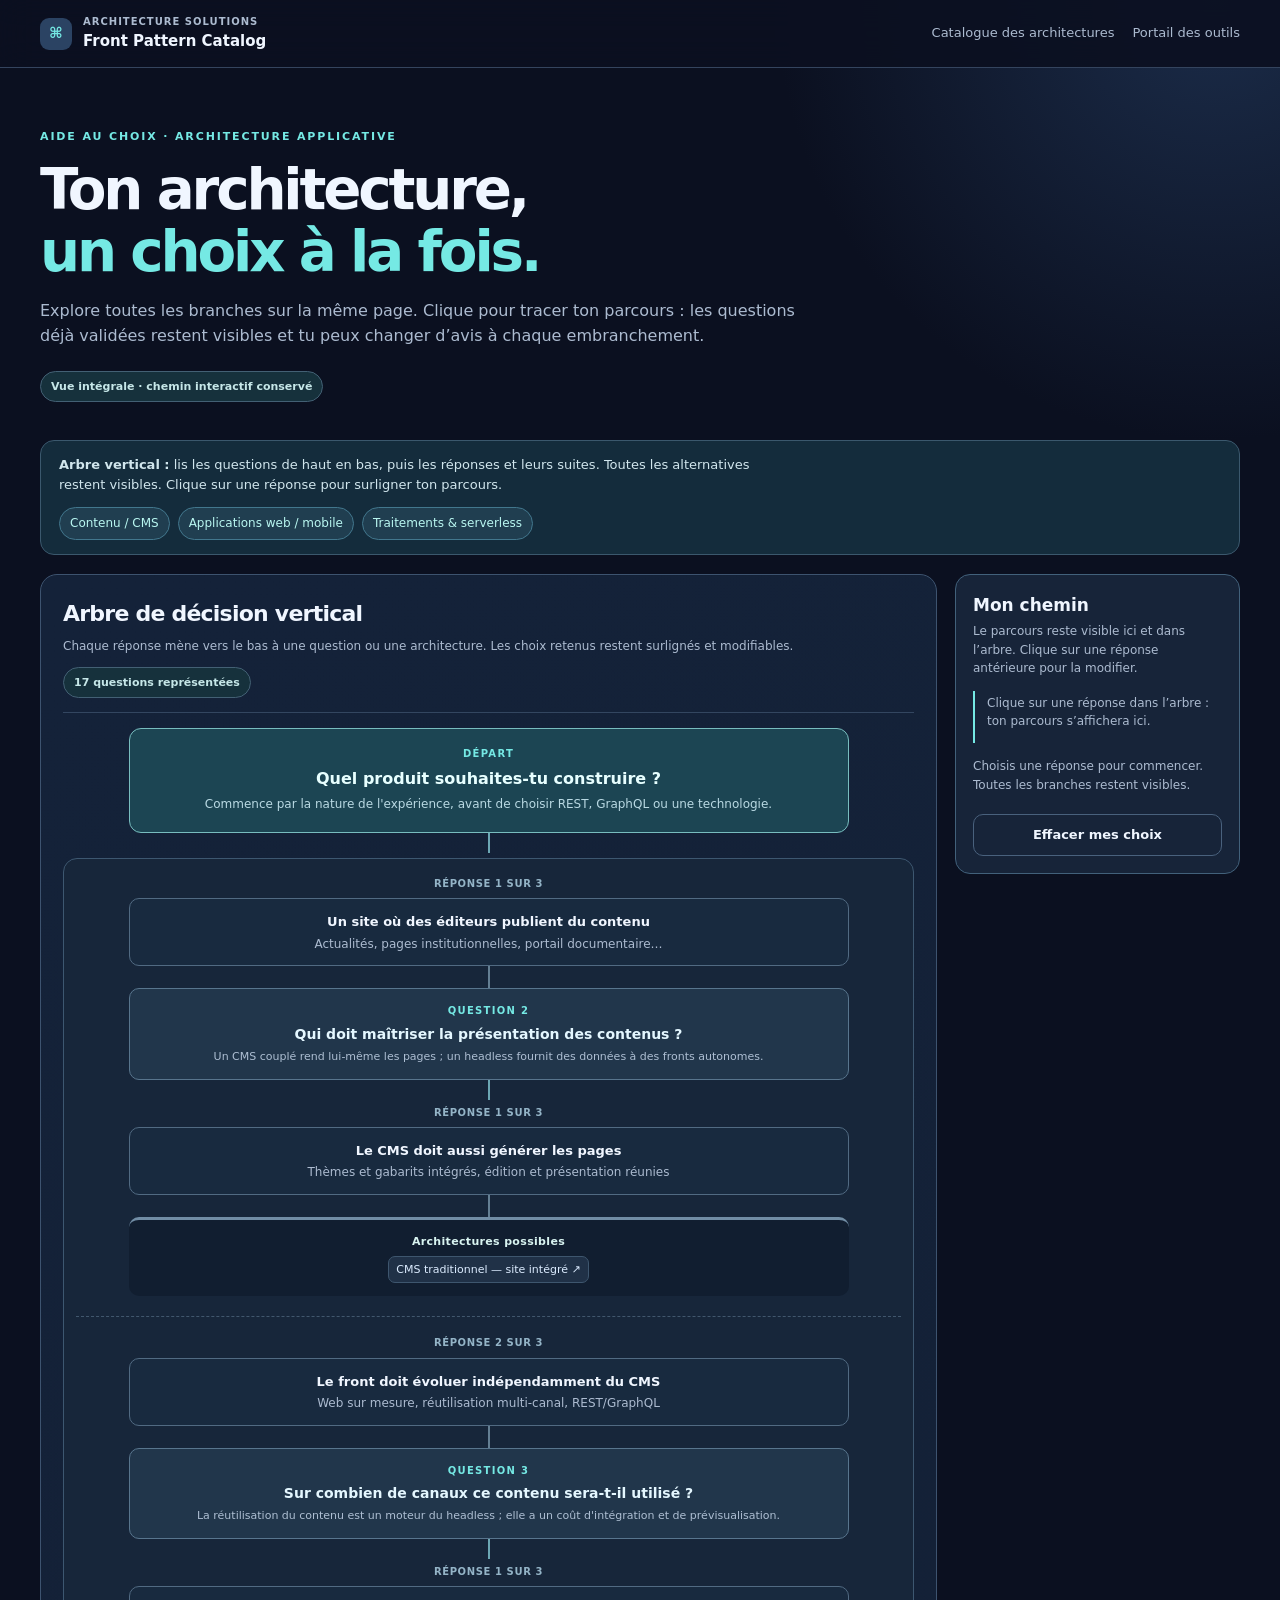
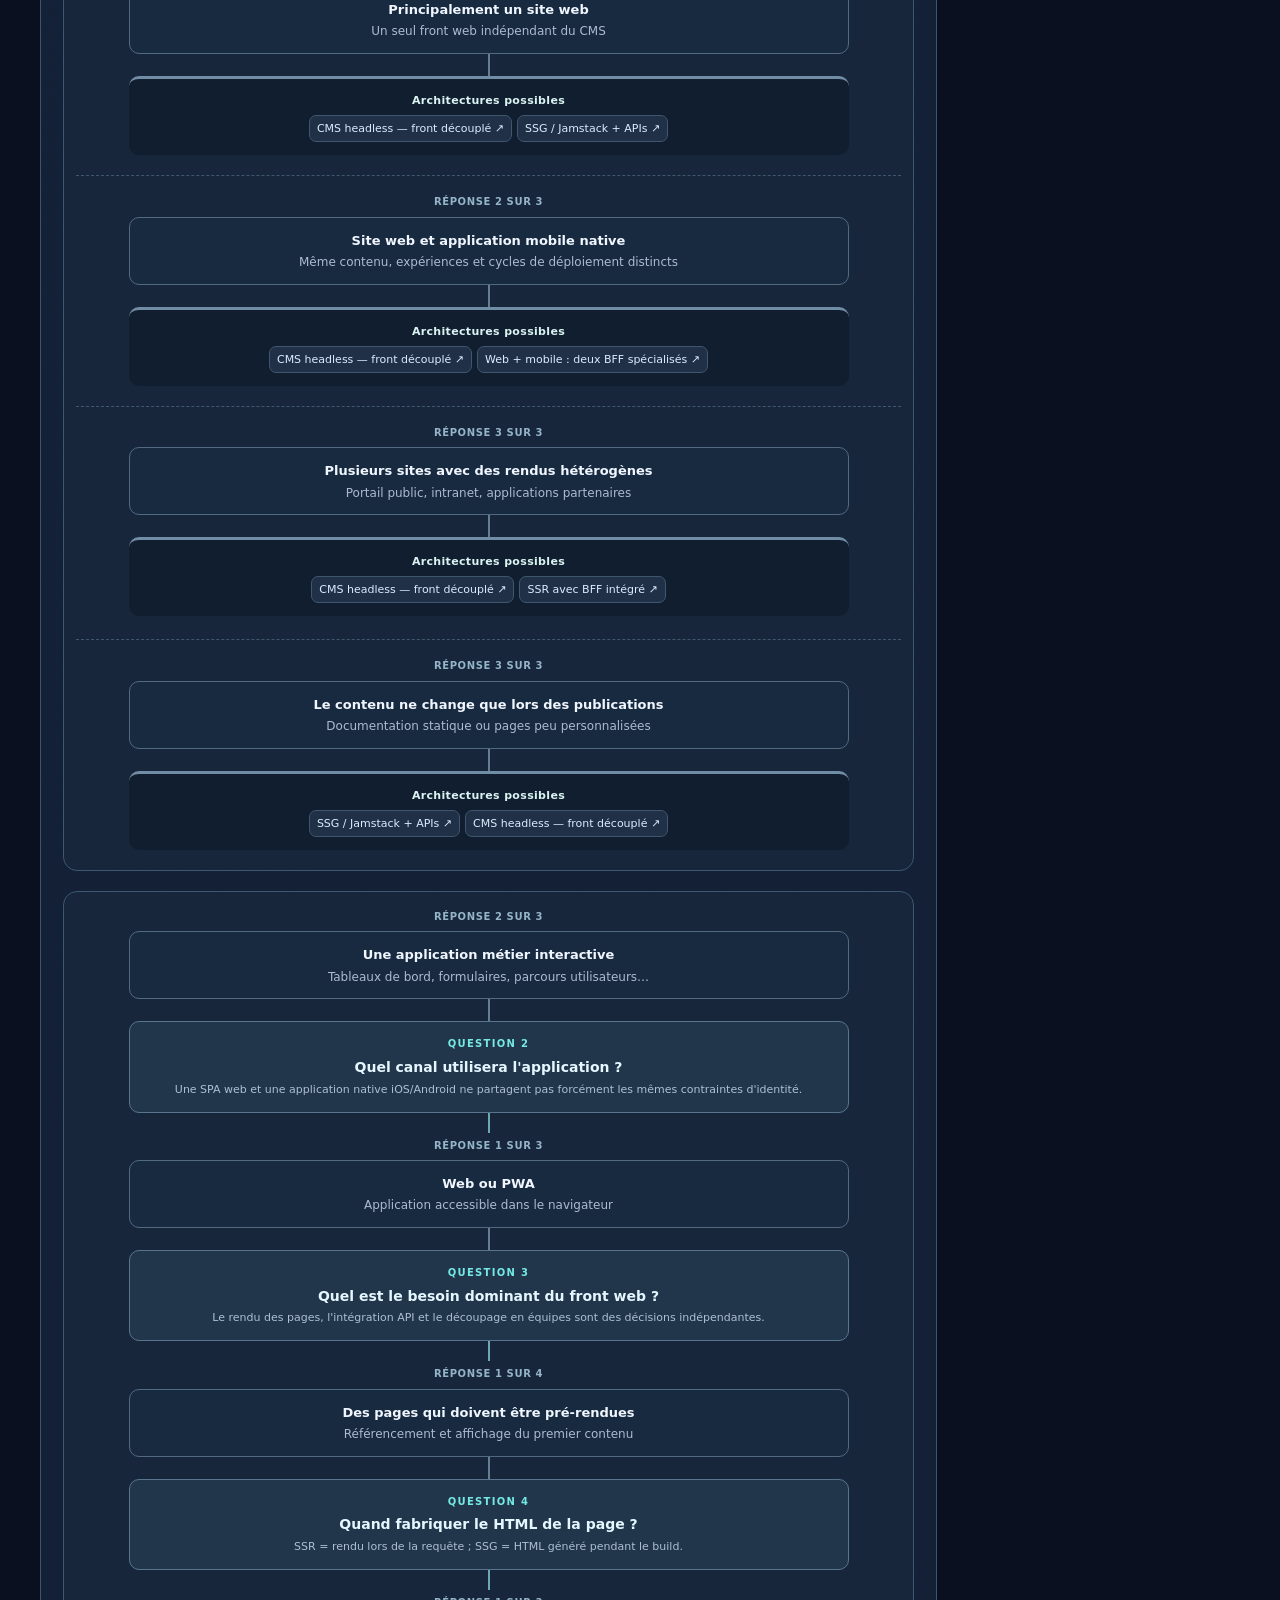
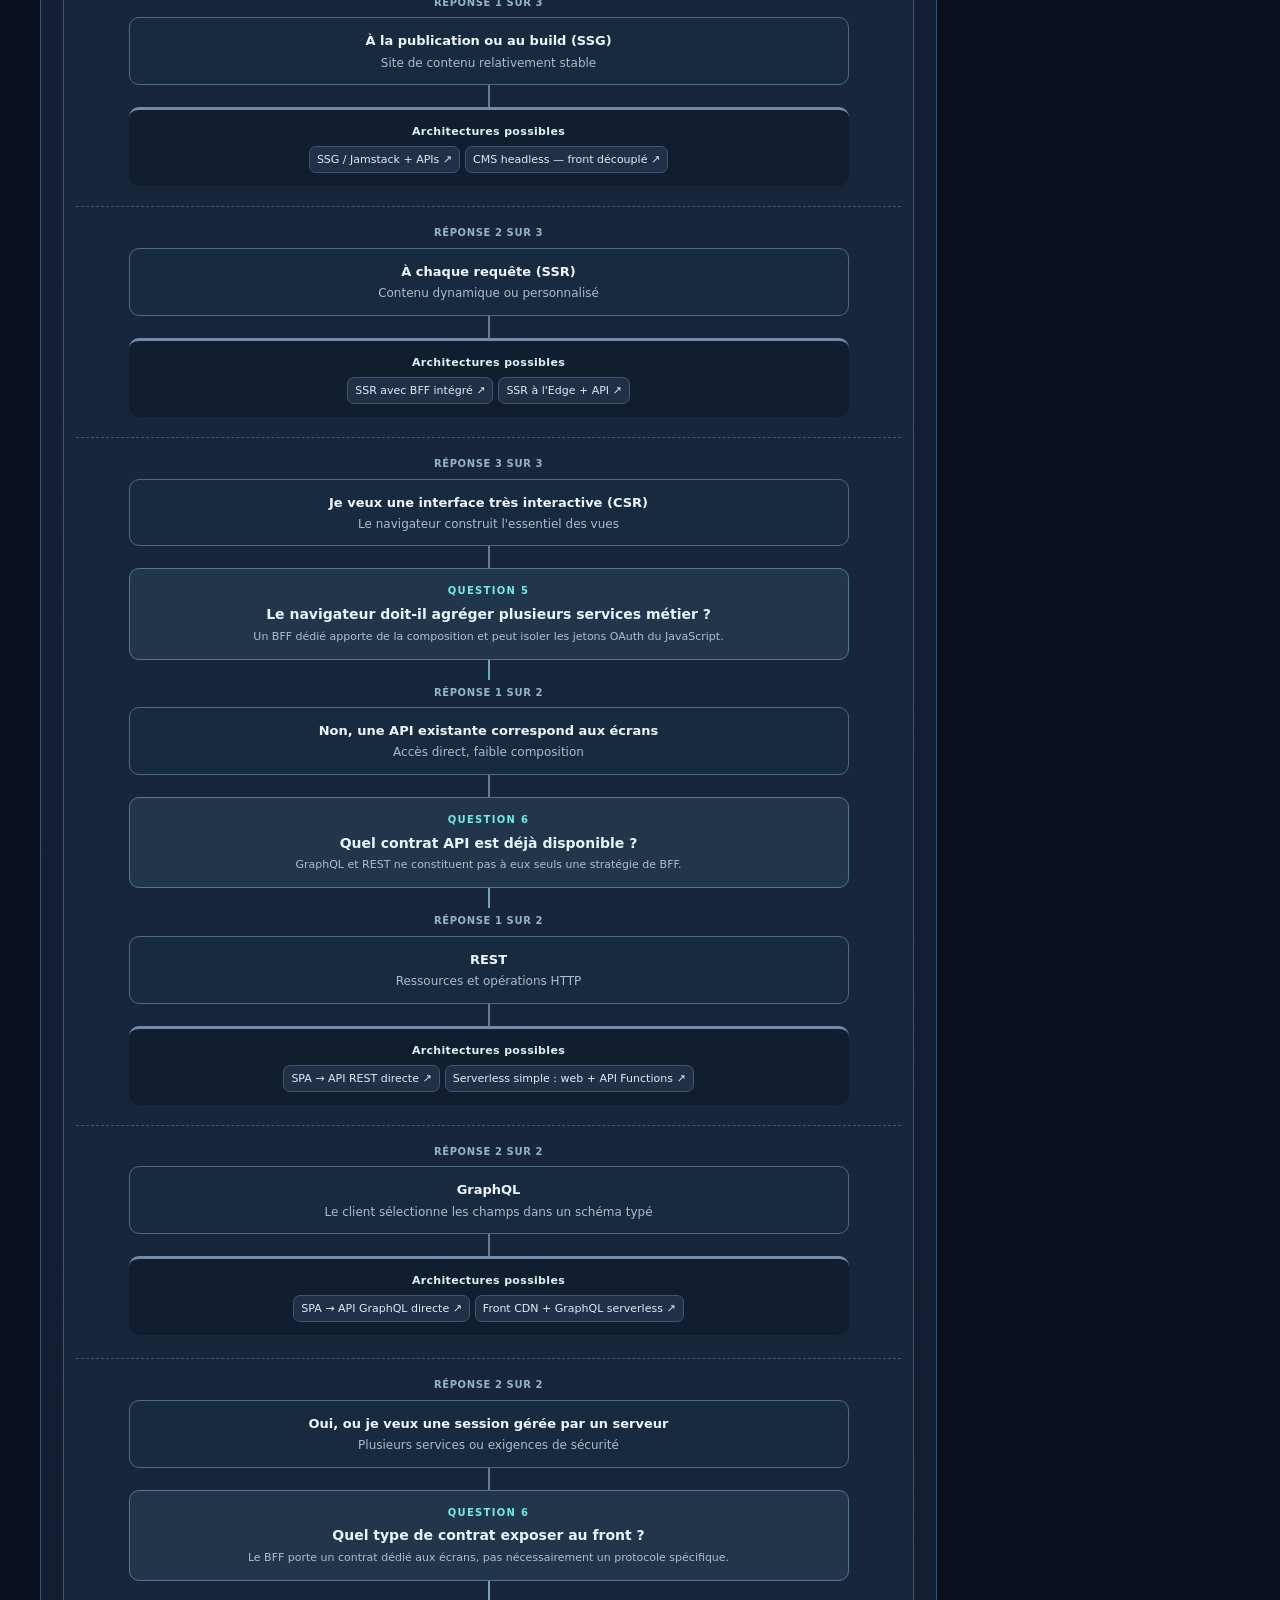
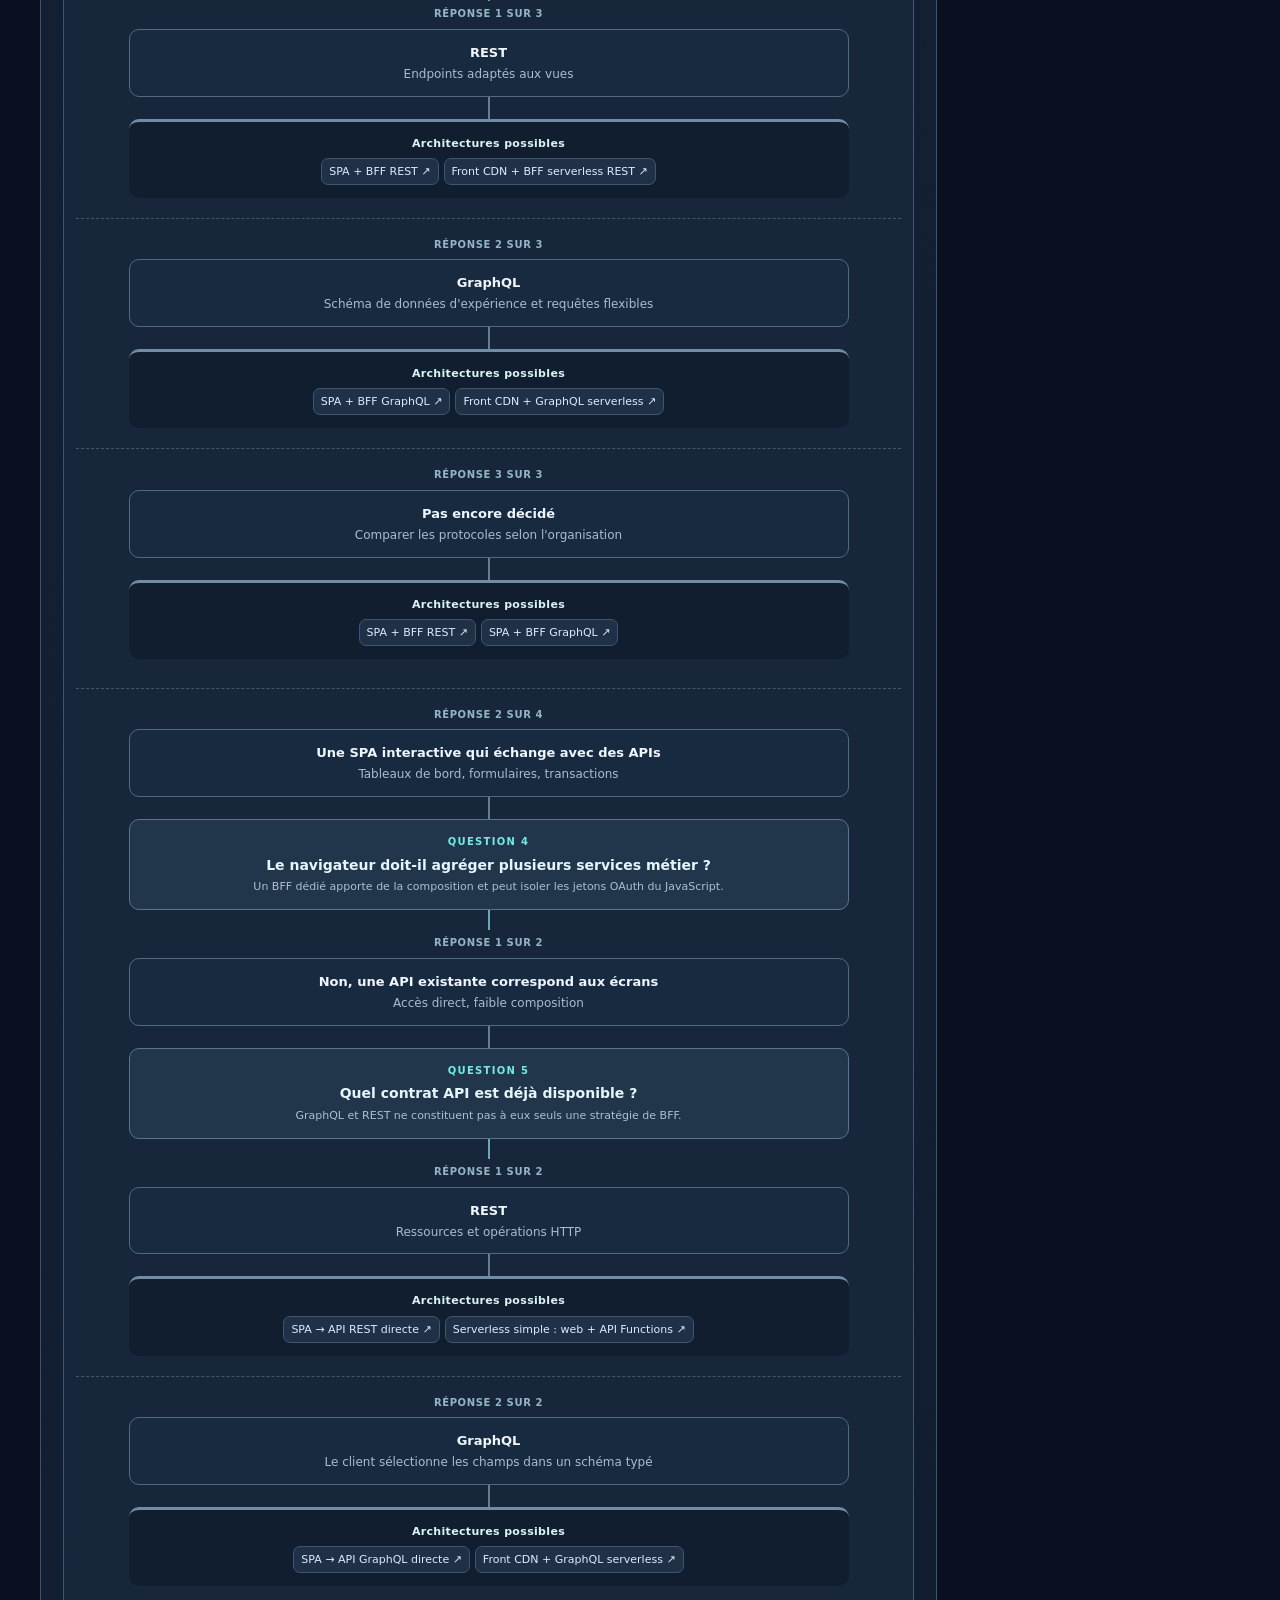
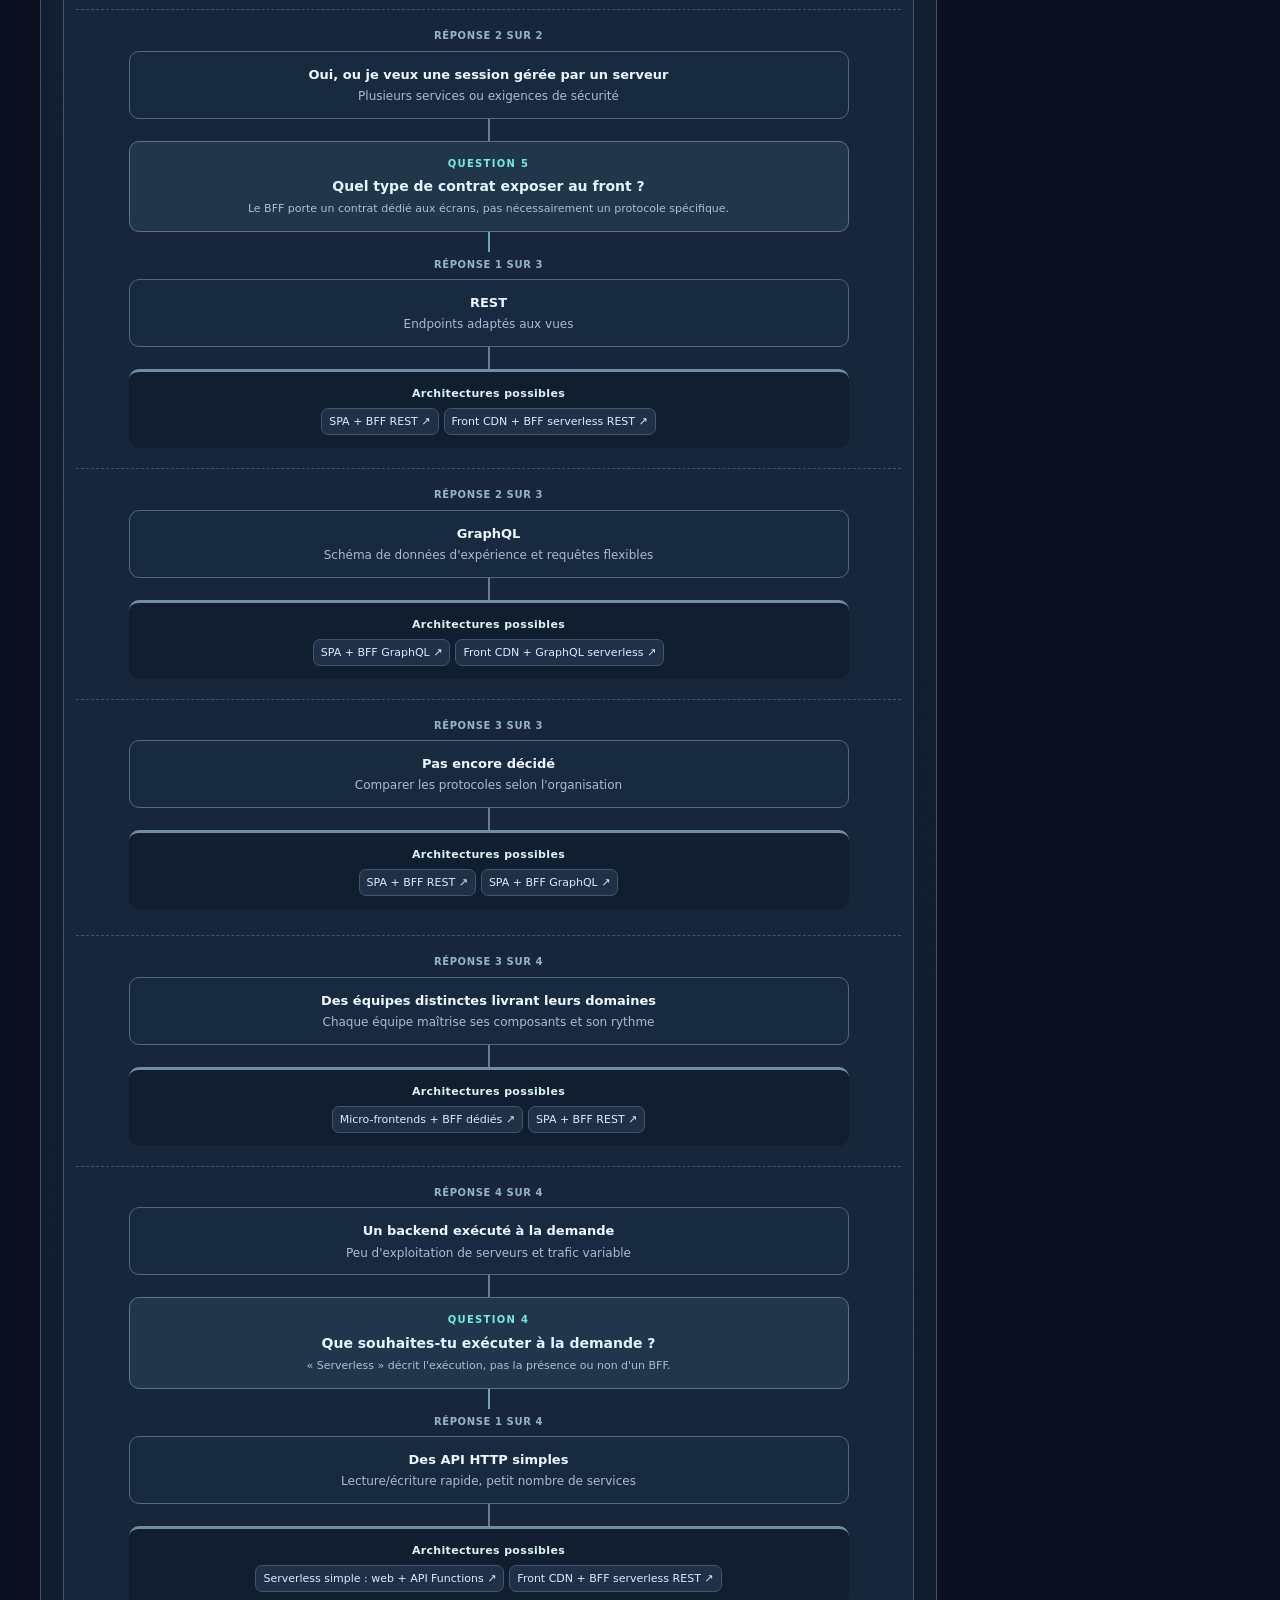
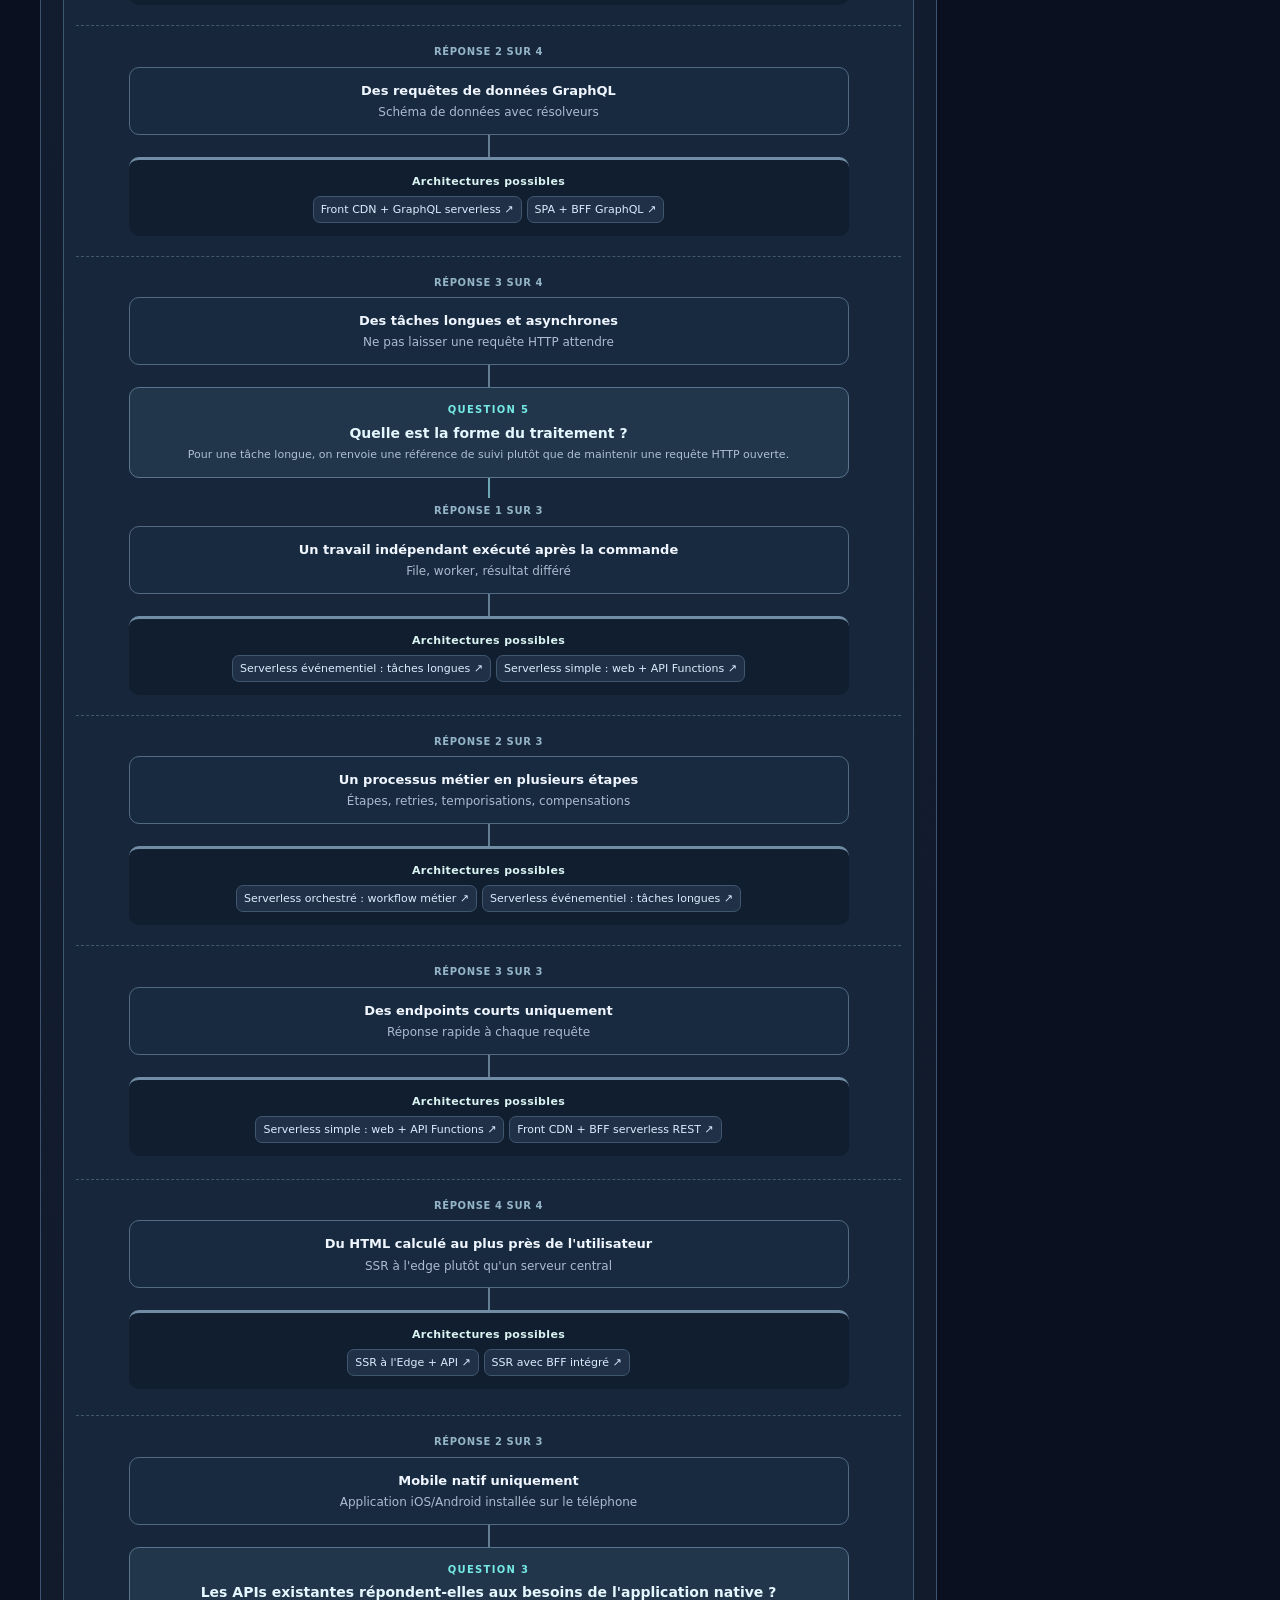
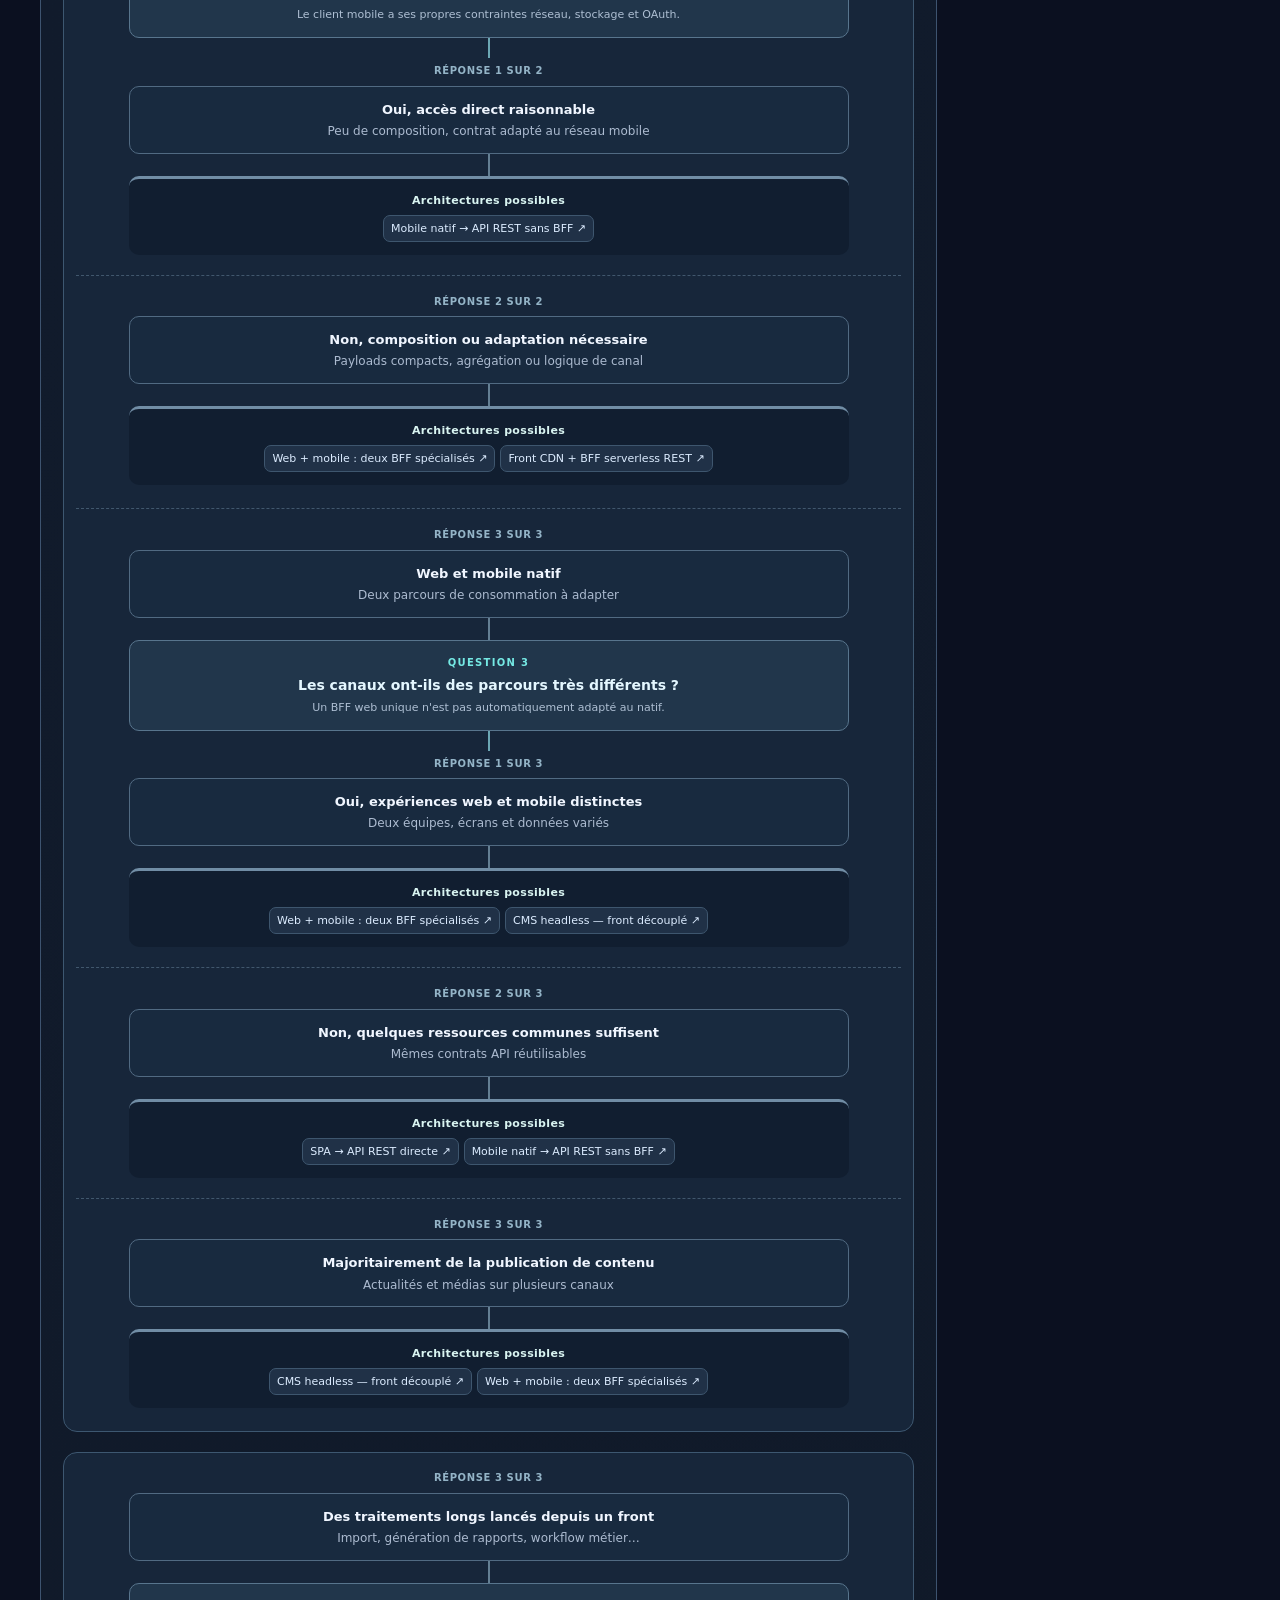
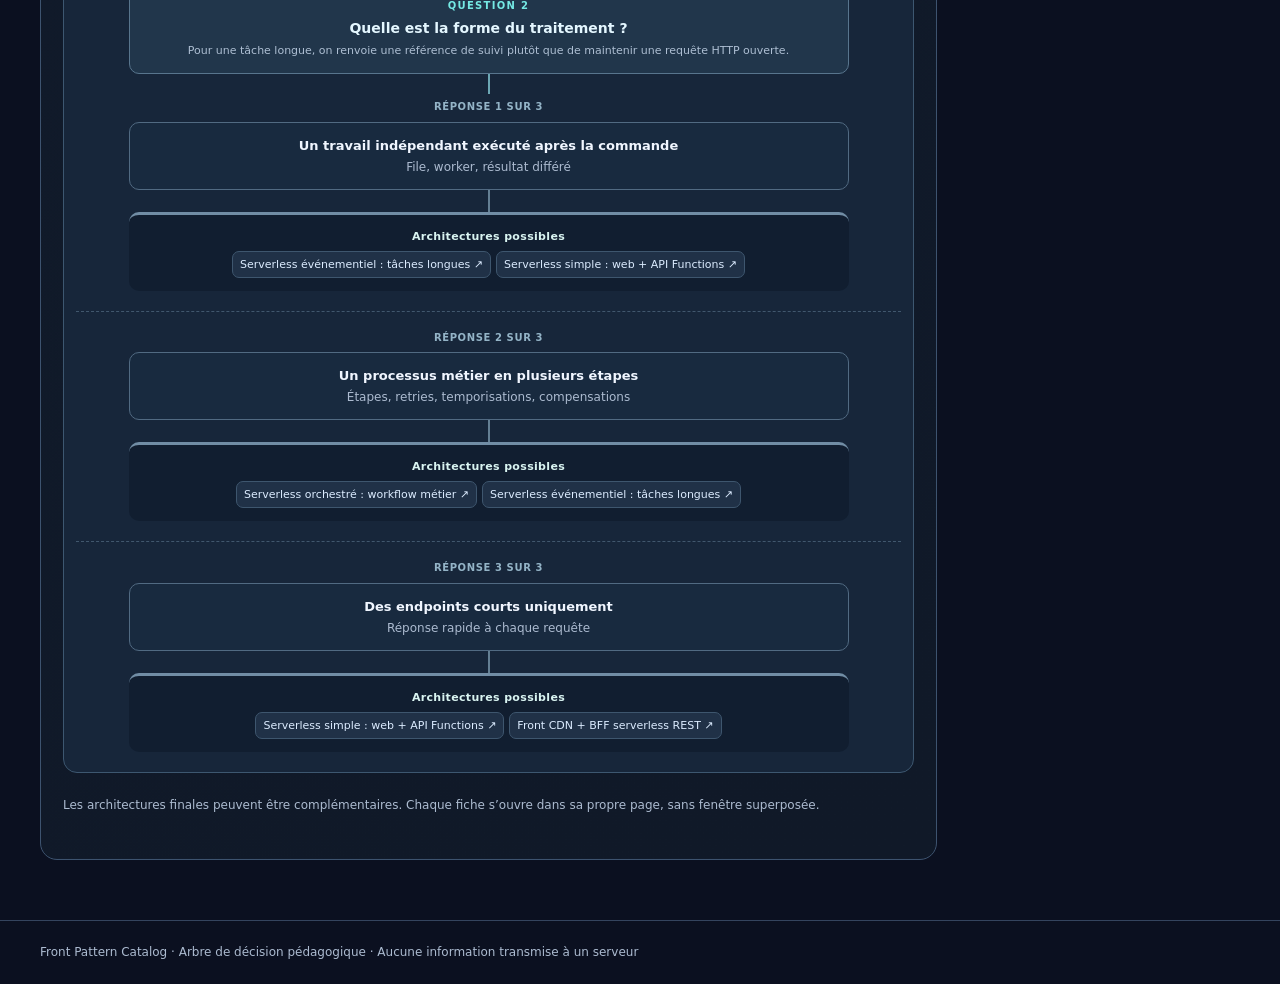
==== commit 1c203abd: "feat(tree): render all branches top-to-bottom without cumulative indentation" ====
--- a/decision-tree.html
+++ b/decision-tree.html
@@ -146,6 +146,47 @@
 @media(max-width:950px){.full-tree-layout{grid-template-columns:1fr}.tree-side{position:static;max-height:none;order:-1}.tree-map{padding:15px}}
 @media(max-width:620px){.tree-branches{padding-left:4px}.tree-question{padding-left:9px}.tree-branch{padding-left:11px}.tree-branch::before{width:9px}.tree-descendant{padding-left:3px}.tree-question-head{padding:9px}.tree-choice{padding:9px}.tree-map{padding:10px}}
 
+/* Arbre descendant : toutes les questions gardent une largeur constante,
+   quelle que soit la profondeur. Aucun décalage horizontal cumulatif. */
+.tree-question,.tree-question.root{width:100%;min-width:0;padding:0;border:0}
+.tree-question::before{display:none}
+.tree-root-head,.tree-question-head{width:100%;max-width:720px;margin:0 auto;text-align:center}
+.tree-question-head{padding:14px 16px;border-color:#58758d;background:#21364b}
+.tree-root-head{padding:17px 16px}
+.tree-step{display:block;font-size:10px;font-weight:850;text-transform:uppercase;letter-spacing:.13em;color:var(--teal);margin-bottom:5px}
+.tree-question-head strong{font-size:14px}
+.tree-branches{position:relative;display:flex;flex-direction:column;gap:20px;padding:25px 0 0;min-width:0}
+.tree-branches::before{content:"";position:absolute;top:0;left:calc(50% - 1px);width:2px;height:20px;background:#6ca7b4}
+.tree-branch{position:relative;display:block;min-width:0;border:0;padding:0}
+.tree-branch::before{display:none}
+.tree-branch + .tree-branch{border-top:1px dashed #41576d;padding-top:18px}
+.tree-option-label{display:block;text-align:center;font-size:10px;letter-spacing:.06em;text-transform:uppercase;font-weight:750;color:#94b4c7;margin:0 0 7px}
+.tree-choice{width:100%;max-width:720px;min-height:0;margin:0 auto;text-align:center;padding:13px 16px;border-color:#516a82}
+.tree-choice strong{font-size:13px}
+.tree-choice span{font-size:12px}
+.tree-descendant{min-width:0;width:100%;padding:0;margin:0}
+.tree-descendant::before{content:"";display:block;width:2px;height:22px;margin:0 auto;background:#647f93}
+.tree-branch.is-on-path > .tree-descendant::before{background:var(--teal);box-shadow:0 0 0 1px #75e9e433}
+.tree-branch.is-on-path > .tree-option-label{color:#a7eee3}
+.tree-leaf{width:100%;max-width:720px;margin:0 auto;text-align:center;border-left:0;border-top:3px solid #718da5;border-radius:10px;padding:13px}
+.tree-leaf.is-chosen{border-left:0;border-top-color:#78efcf}
+.tree-leaf ul{justify-content:center}
+.tree-question.root > .tree-branches{gap:20px}
+.tree-question.root > .tree-branches > .tree-branch{padding:17px 12px;border:1px solid #3d5770;border-radius:14px;background:#17263a}
+.tree-question.root > .tree-branches > .tree-branch + .tree-branch{border-top:1px solid #3d5770}
+.tree-question.root > .tree-branches > .tree-branch:has(> .tree-choice.is-chosen){border-color:#5ca8a7}
+.tree-branch[id],.tree-question{scroll-margin-top:90px}
+@media(max-width:620px){
+  .tree-question,.tree-question.root{padding:0;border:0}
+  .tree-branches{padding:22px 0 0;gap:17px}
+  .tree-branch{padding:0;border:0}
+  .tree-branch + .tree-branch{padding-top:16px}
+  .tree-descendant{padding:0}
+  .tree-question-head,.tree-root-head{padding:11px}
+  .tree-choice{padding:11px}
+  .tree-question.root > .tree-branches > .tree-branch{padding:12px 8px}
+}
+
 </style>
 </head>
 <body>
@@ -162,14 +203,14 @@
 </section>
 
 <div class="tree-intro" aria-label="Navigation dans l’arbre">
-  <p><strong>Arbre complet :</strong> toutes les questions et toutes les issues sont visibles dès le départ. Clique sur une réponse pour colorer ton chemin, sans masquer les autres branches.</p>
+  <p><strong>Arbre vertical :</strong> lis les questions de haut en bas, puis les réponses et leurs suites. Toutes les alternatives restent visibles. Clique sur une réponse pour surligner ton parcours.</p>
   <nav class="jump-links" aria-label="Accès aux grandes branches">
     <button type="button" data-jump-to="tree-cms">Contenu / CMS</button><button type="button" data-jump-to="tree-app">Applications web / mobile</button><button type="button" data-jump-to="tree-async">Traitements & serverless</button>
   </nav>
 </div>
 <div class="full-tree-layout">
  <section class="tree-map" aria-label="Arbre de décision complet" id="fullTree">
-  <div class="tree-map-head"><div><h2>Toutes les branches</h2><p>Les réponses choisies restent surlignées. Tu peux modifier une branche directement.</p></div><span class="pill" id="branchCount">Arbre complet</span></div>
+  <div class="tree-map-head"><div><h2>Arbre de décision vertical</h2><p>Chaque réponse mène vers le bas à une question ou une architecture. Les choix retenus restent surlignés et modifiables.</p></div><span class="pill" id="branchCount">Arbre complet</span></div>
   <div id="treePanel" aria-live="polite"><p>Chargement de l’arbre de décision…</p></div>
   <p class="full-map-footer">Les architectures finales peuvent être complémentaires. Chaque fiche s’ouvre dans sa propre page, sans fenêtre superposée.</p>
  </section>
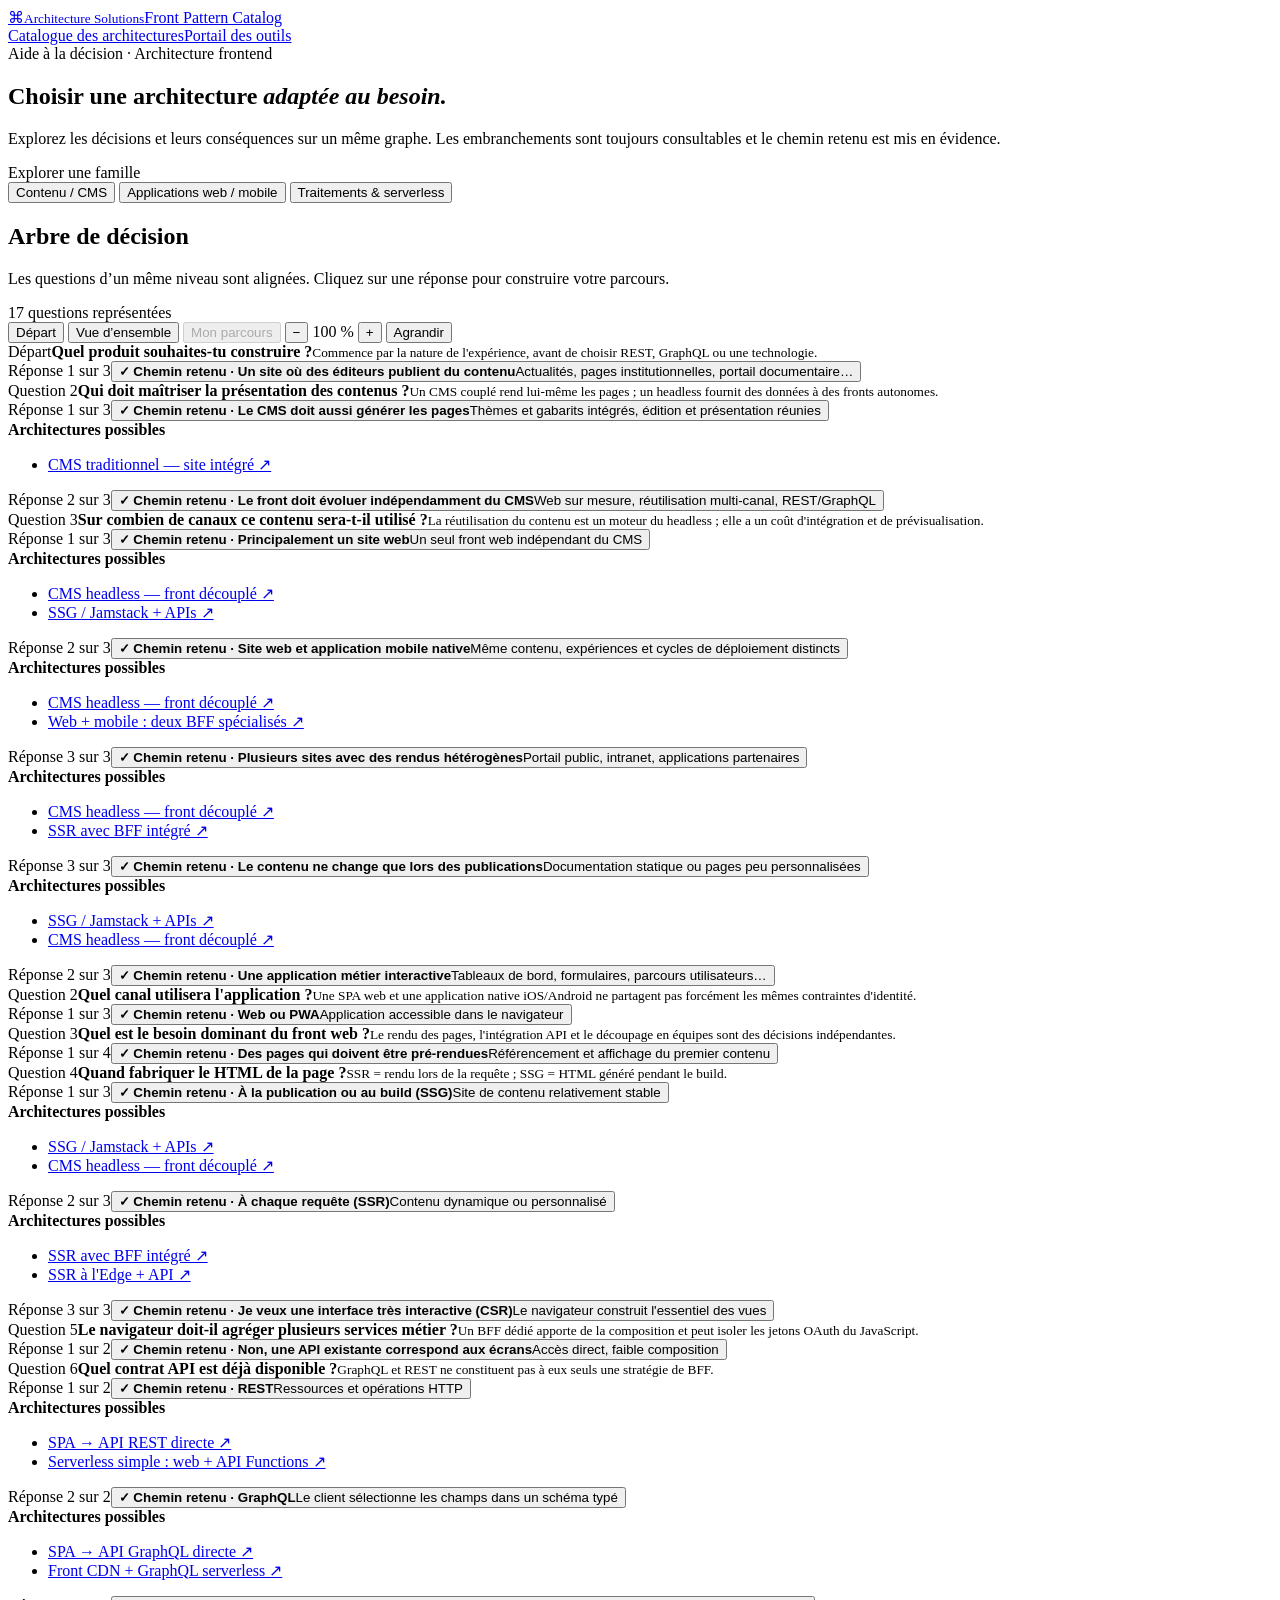
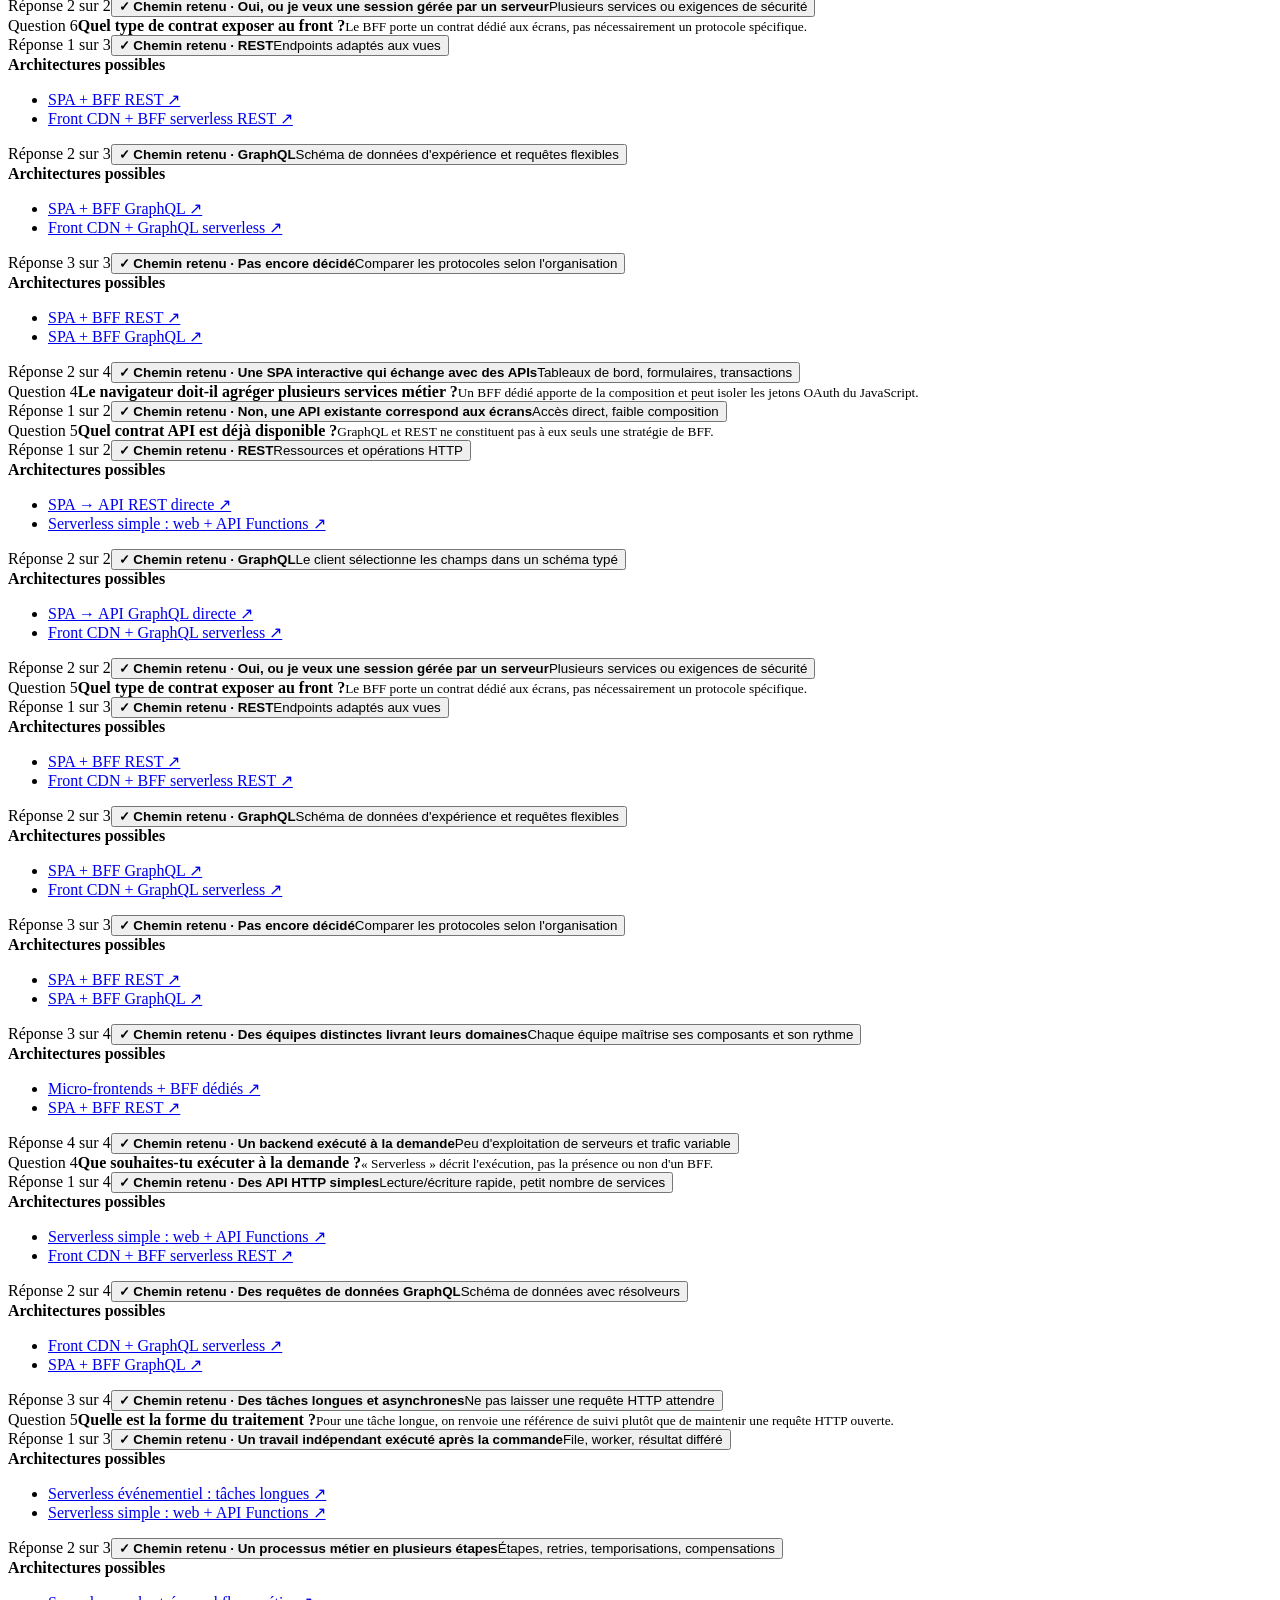
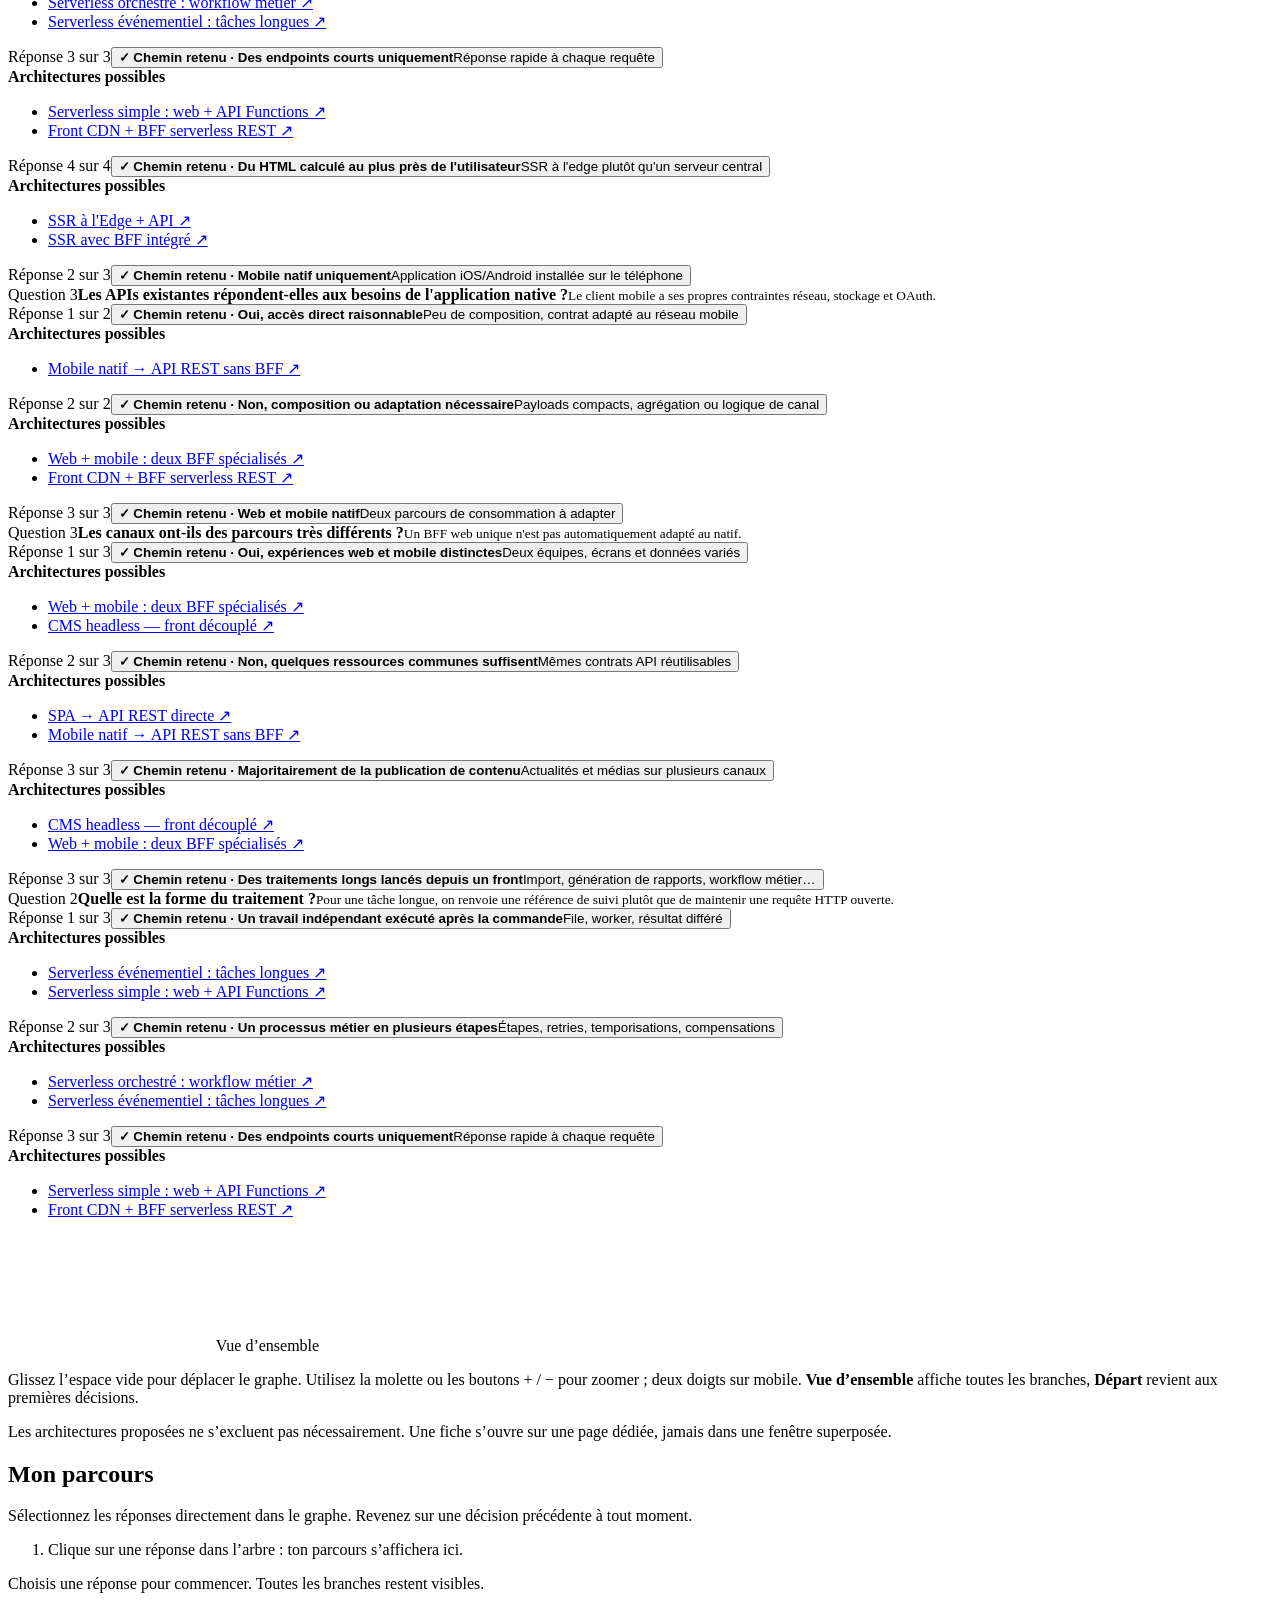
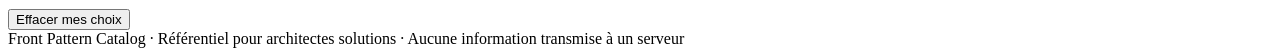
==== commit 9a8d4439: "feat(tree): introduce interactive graph canvas with zoom and navigation toolbar" ====
--- a/decision-tree.html
+++ b/decision-tree.html
@@ -4,231 +4,78 @@
 <meta charset="utf-8">
 <meta name="viewport" content="width=device-width,initial-scale=1">
 <meta name="theme-color" content="#0b1020">
-<meta name="description" content="Arbre de décision interactif pour choisir une architecture frontend : CMS, headless, SPA, BFF, mobile ou serverless.">
+<meta name="description" content="Arbre de décision interactif pour architectes solutions : CMS, headless, SPA, BFF, mobile et serverless.">
 <link rel="manifest" href="./manifest.webmanifest">
 <link rel="icon" href="./icon.svg" type="image/svg+xml">
 <title>Arbre de décision · Front Pattern Catalog</title>
-<style>
-:root{color-scheme:dark;--bg:#0b1020;--panel:#151f31;--panel2:#1b293f;--line:#34445e;--text:#f0f6ff;--muted:#acbbd0;--teal:#75e9e4;--purple:#ada4f9;--gold:#f0cd8b;--green:#a6edc8;font-family:Inter,-apple-system,BlinkMacSystemFont,"Segoe UI",system-ui,sans-serif}
-*{box-sizing:border-box}html{scroll-behavior:smooth}body{margin:0;min-height:100vh;background:radial-gradient(circle at 95% 0,#1b2c49 0,transparent 440px),var(--bg);color:var(--text);font-size:15px;line-height:1.55}
-a{color:var(--teal)}button{font:inherit;cursor:pointer}button:focus-visible,a:focus-visible{outline:2px solid var(--teal);outline-offset:3px}[hidden]{display:none!important}
-.wrap{width:min(1200px,calc(100% - 42px));margin:0 auto}
-header{border-bottom:1px solid var(--line);background:#0b1020e8;position:sticky;top:0;z-index:10;backdrop-filter:blur(16px)}
-.head{min-height:67px;display:flex;align-items:center;gap:18px}
-.brand{font-weight:750;display:flex;gap:11px;align-items:center;color:var(--text);text-decoration:none}
-.mark{width:32px;height:32px;background:#2b4363;border-radius:9px;display:grid;place-items:center;color:var(--teal)}
-.brand small{display:block;font-size:10px;letter-spacing:.1em;text-transform:uppercase;color:var(--muted)}
-.head nav{margin-left:auto;display:flex;gap:18px;align-items:center}.head nav a{text-decoration:none;font-size:13px;color:var(--muted)}.head nav a:hover{color:var(--text)}
-.hero{padding:56px 0 38px;max-width:820px}
-.eyebrow{font-size:11px;letter-spacing:.17em;color:var(--teal);text-transform:uppercase;font-weight:800}
-h1{font-size:clamp(35px,4.4vw,60px);letter-spacing:-.056em;line-height:1.1;margin:12px 0 16px}
-h1 em{font-style:normal;color:var(--teal)}
-.hero p{color:var(--muted);font-size:16px;max-width:770px;margin:0 0 22px}
-.pill{display:inline-flex;border:1px solid #436074;border-radius:99px;padding:6px 10px;color:#c6e7e8;font-size:11px;font-weight:750;background:#16313c}
-.decision-layout{display:grid;grid-template-columns:minmax(230px,285px) minmax(0,1fr);gap:25px;align-items:start}
-.journey{position:sticky;top:92px;border:1px solid var(--line);border-radius:16px;background:#141f31;padding:20px;max-height:calc(100vh - 115px);overflow:auto}
-.journey h2{font-size:16px;margin:0 0 6px}.journey>p{color:var(--muted);font-size:12px;margin:0 0 20px}
-.journey ol{list-style:none;margin:0;padding:0 0 0 9px;border-left:2px solid #405976}
-.journey li{position:relative;padding:0 0 18px 19px}
-.journey li:before{content:"";position:absolute;left:-7px;top:7px;width:11px;height:11px;background:#193b44;border:2px solid var(--teal);border-radius:50%}
-.journey li strong{display:block;font-size:12px;color:#e7f5fd;margin-bottom:3px}
-.journey li span{display:block;font-size:12px;color:var(--muted);margin-bottom:5px}
-.journey li button{border:0;background:none;padding:0;color:var(--teal);font-weight:700;font-size:11px}
-.journey .journey-empty{border-left:0;color:var(--muted);font-size:12px}
-.journey .journey-empty:before{display:none}
-.journey .new-start{margin-top:8px;width:100%;text-align:center}
-.btn{display:inline-flex;align-items:center;justify-content:center;text-align:center;gap:8px;border-radius:10px;border:1px solid #49617d;background:#1b2d43;color:var(--text);padding:10px 15px;font-size:13px;font-weight:700;text-decoration:none}
-.btn:hover{border-color:#8aa8be;background:#233b51}.btn.primary{background:var(--teal);border-color:var(--teal);color:#0b2330}.btn.primary:hover{background:#b5f6ef}.btn.ghost{background:transparent}
-.tree-panel{border:1px solid #40516a;background:linear-gradient(160deg,#17273d,#101a2c);border-radius:20px;padding:26px;min-width:0;min-height:400px}
-.step-label{font-size:11px;color:var(--teal);font-weight:800;letter-spacing:.12em;text-transform:uppercase}
-.question{margin:12px auto 0;border:1px solid #52768c;border-radius:15px;padding:20px;background:#173044;max-width:710px;text-align:center;box-shadow:0 13px 28px #0003}
-.question h2{font-size:clamp(21px,2.9vw,29px);letter-spacing:-.04em;line-height:1.18;margin:7px 0 8px}
-.question p{margin:0;color:#bdcadc;font-size:13px}
-.tree-stem{width:2px;height:34px;background:var(--teal);margin:auto;position:relative}.tree-stem:after{content:"";position:absolute;bottom:-3px;left:-3px;width:8px;height:8px;transform:rotate(45deg);border-right:2px solid var(--teal);border-bottom:2px solid var(--teal)}
-.branches{display:grid;grid-template-columns:repeat(auto-fit,minmax(195px,1fr));gap:14px}
-.branch{position:relative;border:1px solid #4a6079;border-radius:14px;background:#1b2b42;color:var(--text);text-align:left;padding:20px 17px;min-height:145px;display:flex;flex-direction:column;gap:6px;transition:transform .16s,border-color .16s,background .16s}
-.branch:hover{transform:translateY(-3px);border-color:var(--teal);background:#213c50}
-.branch .branch-index{font-size:10px;color:#95e2db;font-weight:800;text-transform:uppercase;letter-spacing:.11em}
-.branch strong{font-size:16px;line-height:1.25}
-.branch .desc{color:var(--muted);font-size:12px}
-.branch .advance{margin-top:auto;padding-top:10px;font-size:12px;color:var(--teal);font-weight:750}
-.guidance-note{margin:19px 0 0;color:var(--muted);font-size:12px}
-.recommendations h2{font-size:28px;letter-spacing:-.04em;margin:8px 0 12px}
-.recommendations>p{color:var(--muted);margin:0 0 20px}
-.result-grid{display:grid;grid-template-columns:repeat(auto-fit,minmax(220px,1fr));gap:13px}
-.result{background:#1b293e;border:1px solid #465a75;border-radius:14px;padding:18px;display:flex;flex-direction:column}
-.result .order{font-size:11px;color:var(--teal);text-transform:uppercase;letter-spacing:.08em;font-weight:750}
-.result h3{font-size:18px;letter-spacing:-.028em;margin:10px 0}
-.result p{font-size:13px;color:var(--muted);margin:0 0 12px}
-.result .traits{font-size:12px;color:#cee3e6;padding:0;list-style:none;margin:auto 0 18px}
-.result .traits li{padding:4px 0}
-.result .btn{align-self:start}
-.recommendation-why{padding:14px 16px;border-radius:11px;border:1px solid #3c6a76;background:#14333f;color:#d3f8f9;font-size:13px;margin:0 0 17px}
-.result-actions{display:flex;flex-wrap:wrap;gap:10px;margin:22px 0 0}
-.secondary{padding-top:46px}
-.secondary h2{font-size:29px;letter-spacing:-.04em;margin:9px 0}
-.secondary>p{font-size:14px;color:var(--muted);max-width:800px}
-.overview-root{padding:12px;text-align:center;background:#193949;border:1px solid #5b889a;border-radius:10px;font-weight:750;max-width:340px;margin:21px auto 0}
-.overview-stem{height:30px;width:2px;background:#678697;margin:auto}
-.overview-branches{display:grid;grid-template-columns:repeat(3,minmax(0,1fr));gap:14px}
-.overview-column{border:1px solid var(--line);border-radius:13px;padding:18px;background:#151f31}
-.overview-column h3{font-size:16px;margin:0 0 11px;color:#d9f4ff}
-.overview-item{padding:10px 12px;border-radius:9px;background:#213149;color:#cbd9ea;font-size:12px;margin:7px 0}
-.overview-item.end{border-left:3px solid var(--teal);color:#d6fcf5}
-.overview-arrow{text-align:center;color:#7ccfdb;font-size:18px}
-.note{color:var(--muted);font-size:12px;margin:18px 0}
-footer{border-top:1px solid var(--line);margin-top:60px;padding:22px 0;color:var(--muted);font-size:12px}
-@media(max-width:880px){.decision-layout{grid-template-columns:1fr}.journey{position:static;max-height:none}.journey ol{display:flex;flex-wrap:wrap;gap:11px;border:0;padding:0}.journey li{padding:9px 11px;border:1px solid var(--line);border-radius:9px;background:#1d3045}.journey li:before{display:none}.journey .new-start{width:auto}.overview-branches{grid-template-columns:1fr}}
-@media(max-width:580px){.wrap{width:calc(100% - 26px)}.head{gap:8px}.head nav{gap:8px}.head nav a{font-size:11px}.brand{font-size:12px}.hero{padding:35px 0 25px}.hero p{font-size:14px}.tree-panel{padding:17px}.branches{grid-template-columns:1fr}.branch{min-height:110px}.result-grid{grid-template-columns:1fr}.overview-column{padding:13px}}
-@media(prefers-reduced-motion:reduce){*{scroll-behavior:auto!important;transition:none!important}}
-
-/* Carte intégrale et interactive : chaque branche reste visible, même après un choix */
-.tree-intro{border:1px solid #3b586d;background:#142c3c;border-radius:14px;padding:14px 18px;margin-bottom:19px;display:flex;align-items:center;justify-content:space-between;flex-wrap:wrap;gap:12px}
-.tree-intro p{font-size:13px;margin:0;color:#d1e6ed;max-width:720px}
-.tree-intro .jump-links{display:flex;flex-wrap:wrap;gap:8px}
-.tree-intro button{border:1px solid #42778d;border-radius:30px;background:#203e50;padding:6px 10px;color:#b9f7f1;font:inherit;cursor:pointer;font-size:12px}.tree-intro button:hover{background:#285769}
-.full-tree-layout{display:grid;grid-template-columns:minmax(0,1fr) 285px;gap:18px;align-items:start}
-.tree-map{min-width:0;border:1px solid #3d536f;border-radius:17px;padding:22px;background:linear-gradient(155deg,#142239,#101928)}
-.tree-map h2{font-size:22px;letter-spacing:-.035em;margin:0 0 6px}
-.tree-map-head{display:flex;align-items:center;flex-wrap:wrap;justify-content:space-between;gap:12px;border-bottom:1px solid #334660;padding-bottom:14px;margin-bottom:15px}
-.tree-map-head p{font-size:12px;color:var(--muted);margin:0}
-.tree-help{font-size:12px;color:#a3bad1}
-.tree-question{border-left:2px solid #3b6075;padding:3px 0 0 18px;position:relative;min-width:0}
-.tree-question::before{content:"";position:absolute;width:12px;height:2px;left:-1px;top:19px;background:#3b6075}
-.tree-question.root{border-left:0;padding-left:0}
-.tree-question.root::before{display:none}
-.tree-question-head{background:#21334c;border:1px solid #49637e;border-radius:10px;padding:9px 12px;margin:0 0 11px}
-.tree-question-head strong{font-size:13px;color:#e4f7ff;display:block}
-.tree-question-head small{font-size:11px;color:#aebfd3;display:block;margin-top:2px}
-.tree-question.is-current>.tree-question-head{border-color:#81e5dd;box-shadow:0 0 0 1px #438b8a;background:#1c434b}
-.tree-branches{padding-left:13px}
-.tree-branch{position:relative;border-left:2px solid #35495f;padding:0 0 11px 19px}
-.tree-branch::before{content:"";position:absolute;left:0;top:17px;width:16px;height:2px;background:#35495f}
-.tree-branch:last-child{border-left-color:transparent;padding-bottom:3px}
-.tree-choice{display:block;width:100%;text-align:left;background:#182a3f;border:1px solid #435976;border-radius:10px;padding:10px 12px;color:var(--text);font:inherit;min-height:58px}
-.tree-choice strong{font-size:12px;display:block;font-weight:750}
-.tree-choice span{display:block;font-size:11px;color:var(--muted);line-height:1.4;margin-top:3px}
-.tree-choice:hover{background:#244458;border-color:#77cbd0}
-.tree-choice.is-chosen{background:#174a4c;border-color:#80eee3;box-shadow:0 0 0 1px #80eee366}
-.tree-choice.is-chosen strong{color:#c6fff9}
-.tree-choice .choice-indicator{font-size:10px;color:#92f4e5;display:none;font-weight:800}
-.tree-choice.is-chosen .choice-indicator{display:inline}
-.tree-descendant{padding:13px 0 2px 10px}
-.tree-leaf{border-left:3px solid #718da5;background:#111e30;border-radius:5px 10px 10px 5px;padding:10px 12px}
-.tree-leaf.is-chosen{border-left-color:#78efcf;background:#18382f}
-.tree-leaf strong{display:block;color:#d9f4f1;font-size:11px;letter-spacing:.03em;margin-bottom:6px}
-.tree-leaf ul{list-style:none;display:flex;flex-wrap:wrap;gap:5px;padding:0;margin:0}
-.tree-leaf li{margin:0;max-width:100%}
-.tree-leaf a{display:inline-block;border:1px solid #3e566e;border-radius:7px;padding:4px 7px;color:#dcecff;background:#203147;text-decoration:none;font-size:11px}
-.tree-leaf a:hover{border-color:#80e2da;color:#adf7f1}
-.tree-root-head{margin:0 0 14px;background:#1c4553;border:1px solid #78bdbf;padding:14px;border-radius:12px}
-.tree-root-head strong{font-size:16px;display:block;color:#e7ffff}
-.tree-root-head small{font-size:12px;color:#b9d9e3}
-.tree-side{position:sticky;top:91px;background:#172439;border:1px solid #42617b;border-radius:15px;padding:17px;max-height:calc(100vh - 115px);overflow-y:auto}
-.tree-side h2{font-size:17px;margin:0 0 4px}
-.tree-side .aside-intro{margin:0 0 13px;color:var(--muted);font-size:12px}
-.path-list{list-style:none;margin:0 0 14px;padding:0}
-.path-list li{border-left:2px solid var(--teal);padding:3px 0 12px 12px;font-size:12px}
-.path-list li strong{font-size:11px;display:block;color:#c2d1e5}
-.path-list li button{background:transparent;border:0;color:#b6eee7;padding:3px 0;text-align:left;font-size:12px;font-weight:650}
-.path-list li button:hover{text-decoration:underline}
-.path-empty{font-size:12px;color:var(--muted)}
-.choices-summary{padding:11px 12px;border:1px solid #39576e;background:#10253a;border-radius:10px;margin:12px 0}
-.choices-summary strong{display:block;font-size:12px;color:#c6f5ed}
-.choices-summary p{font-size:12px;color:#b2c6d6;margin:5px 0}
-.result-links{list-style:none;margin:10px 0;padding:0;display:grid;gap:8px}
-.result-links a{display:block;border:1px solid #3e6780;padding:9px 11px;border-radius:9px;text-decoration:none;color:#c8f5f3;background:#173541;font-size:12px}
-.result-links a:hover{background:#285364}
-.result-compare{display:block;margin-top:12px;width:100%;font-size:12px}
-.tree-side .btn{width:100%;margin-top:8px}
-.tree-side .mini-hint{font-size:11px;color:#a4bfd5;margin:8px 0}
-.full-map-footer{font-size:12px;color:var(--muted);padding:11px 0}
-@media(max-width:950px){.full-tree-layout{grid-template-columns:1fr}.tree-side{position:static;max-height:none;order:-1}.tree-map{padding:15px}}
-@media(max-width:620px){.tree-branches{padding-left:4px}.tree-question{padding-left:9px}.tree-branch{padding-left:11px}.tree-branch::before{width:9px}.tree-descendant{padding-left:3px}.tree-question-head{padding:9px}.tree-choice{padding:9px}.tree-map{padding:10px}}
-
-/* Arbre descendant : toutes les questions gardent une largeur constante,
-   quelle que soit la profondeur. Aucun décalage horizontal cumulatif. */
-.tree-question,.tree-question.root{width:100%;min-width:0;padding:0;border:0}
-.tree-question::before{display:none}
-.tree-root-head,.tree-question-head{width:100%;max-width:720px;margin:0 auto;text-align:center}
-.tree-question-head{padding:14px 16px;border-color:#58758d;background:#21364b}
-.tree-root-head{padding:17px 16px}
-.tree-step{display:block;font-size:10px;font-weight:850;text-transform:uppercase;letter-spacing:.13em;color:var(--teal);margin-bottom:5px}
-.tree-question-head strong{font-size:14px}
-.tree-branches{position:relative;display:flex;flex-direction:column;gap:20px;padding:25px 0 0;min-width:0}
-.tree-branches::before{content:"";position:absolute;top:0;left:calc(50% - 1px);width:2px;height:20px;background:#6ca7b4}
-.tree-branch{position:relative;display:block;min-width:0;border:0;padding:0}
-.tree-branch::before{display:none}
-.tree-branch + .tree-branch{border-top:1px dashed #41576d;padding-top:18px}
-.tree-option-label{display:block;text-align:center;font-size:10px;letter-spacing:.06em;text-transform:uppercase;font-weight:750;color:#94b4c7;margin:0 0 7px}
-.tree-choice{width:100%;max-width:720px;min-height:0;margin:0 auto;text-align:center;padding:13px 16px;border-color:#516a82}
-.tree-choice strong{font-size:13px}
-.tree-choice span{font-size:12px}
-.tree-descendant{min-width:0;width:100%;padding:0;margin:0}
-.tree-descendant::before{content:"";display:block;width:2px;height:22px;margin:0 auto;background:#647f93}
-.tree-branch.is-on-path > .tree-descendant::before{background:var(--teal);box-shadow:0 0 0 1px #75e9e433}
-.tree-branch.is-on-path > .tree-option-label{color:#a7eee3}
-.tree-leaf{width:100%;max-width:720px;margin:0 auto;text-align:center;border-left:0;border-top:3px solid #718da5;border-radius:10px;padding:13px}
-.tree-leaf.is-chosen{border-left:0;border-top-color:#78efcf}
-.tree-leaf ul{justify-content:center}
-.tree-question.root > .tree-branches{gap:20px}
-.tree-question.root > .tree-branches > .tree-branch{padding:17px 12px;border:1px solid #3d5770;border-radius:14px;background:#17263a}
-.tree-question.root > .tree-branches > .tree-branch + .tree-branch{border-top:1px solid #3d5770}
-.tree-question.root > .tree-branches > .tree-branch:has(> .tree-choice.is-chosen){border-color:#5ca8a7}
-.tree-branch[id],.tree-question{scroll-margin-top:90px}
-@media(max-width:620px){
-  .tree-question,.tree-question.root{padding:0;border:0}
-  .tree-branches{padding:22px 0 0;gap:17px}
-  .tree-branch{padding:0;border:0}
-  .tree-branch + .tree-branch{padding-top:16px}
-  .tree-descendant{padding:0}
-  .tree-question-head,.tree-root-head{padding:11px}
-  .tree-choice{padding:11px}
-  .tree-question.root > .tree-branches > .tree-branch{padding:12px 8px}
-}
-
-</style>
+<link rel="stylesheet" href="./decision-map.css">
 </head>
 <body>
-<header><div class="wrap head">
-<a href="./index.html" class="brand"><span class="mark" aria-hidden="true">⌘</span><span><small>Architecture Solutions</small>Front Pattern Catalog</span></a>
-<nav aria-label="Navigation"><a href="./index.html">Catalogue des architectures</a><a href="https://sims07.github.io/tools-portal/">Portail des outils</a></nav>
-</div></header>
+<header class="site-header">
+ <div class="wrap head">
+  <a href="./index.html" class="brand"><span class="mark" aria-hidden="true">⌘</span><span><small>Architecture Solutions</small>Front Pattern Catalog</span></a>
+  <nav aria-label="Navigation"><a href="./index.html">Catalogue des architectures</a><a href="https://sims07.github.io/tools-portal/">Portail des outils</a></nav>
+ </div>
+</header>
 <main class="wrap">
-<section class="hero">
-<span class="eyebrow">Aide au choix · Architecture applicative</span>
-<h1>Ton architecture,<br><em>un choix à la fois.</em></h1>
-<p>Explore toutes les branches sur la même page. Clique pour tracer ton parcours : les questions déjà validées restent visibles et tu peux changer d’avis à chaque embranchement.</p>
-<span class="pill">Vue intégrale · chemin interactif conservé</span>
-</section>
-
-<div class="tree-intro" aria-label="Navigation dans l’arbre">
-  <p><strong>Arbre vertical :</strong> lis les questions de haut en bas, puis les réponses et leurs suites. Toutes les alternatives restent visibles. Clique sur une réponse pour surligner ton parcours.</p>
-  <nav class="jump-links" aria-label="Accès aux grandes branches">
-    <button type="button" data-jump-to="tree-cms">Contenu / CMS</button><button type="button" data-jump-to="tree-app">Applications web / mobile</button><button type="button" data-jump-to="tree-async">Traitements & serverless</button>
-  </nav>
-</div>
-<div class="full-tree-layout">
- <section class="tree-map" aria-label="Arbre de décision complet" id="fullTree">
-  <div class="tree-map-head"><div><h2>Arbre de décision vertical</h2><p>Chaque réponse mène vers le bas à une question ou une architecture. Les choix retenus restent surlignés et modifiables.</p></div><span class="pill" id="branchCount">Arbre complet</span></div>
-  <div id="treePanel" aria-live="polite"><p>Chargement de l’arbre de décision…</p></div>
-  <p class="full-map-footer">Les architectures finales peuvent être complémentaires. Chaque fiche s’ouvre dans sa propre page, sans fenêtre superposée.</p>
+ <section class="hero">
+  <span class="eyebrow">Aide à la décision · Architecture frontend</span>
+  <h1>Choisir une architecture <em>adaptée au besoin.</em></h1>
+  <p>Explorez les décisions et leurs conséquences sur un même graphe. Les embranchements sont toujours consultables et le chemin retenu est mis en évidence.</p>
  </section>
- <aside class="tree-side" id="pathPanel" aria-labelledby="journeyTitle">
-  <h2 id="journeyTitle">Mon chemin</h2><p class="aside-intro">Le parcours reste visible ici et dans l’arbre. Clique sur une réponse antérieure pour la modifier.</p>
-  <ol class="path-list" id="journeyList"><li class="path-empty">Choisis une réponse dans l’arbre pour commencer.</li></ol>
-  <div id="decisionResult" aria-live="polite"><p class="path-empty">Les propositions d’architecture apparaîtront ici.</p></div>
-  <button type="button" class="btn ghost" id="startOver">Effacer mes choix</button>
- </aside>
-</div>
+ <nav class="tree-intro" aria-label="Explorer les familles de décisions">
+  <span class="nav-label">Explorer une famille</span>
+  <div class="jump-links">
+   <button type="button" data-jump-to="tree-cms">Contenu / CMS</button>
+   <button type="button" data-jump-to="tree-app">Applications web / mobile</button>
+   <button type="button" data-jump-to="tree-async">Traitements &amp; serverless</button>
+  </div>
+ </nav>
+ <div class="full-tree-layout">
+  <section class="tree-map" aria-label="Graphe de décision interactif" id="fullTree">
+   <div class="tree-map-head">
+    <div><h2>Arbre de décision</h2><p>Les questions d’un même niveau sont alignées. Cliquez sur une réponse pour construire votre parcours.</p></div>
+    <span class="pill" id="branchCount">Chargement…</span>
+   </div>
+   <div class="graph-tools" aria-label="Outils de navigation">
+    <button type="button" id="focusStart" title="Revenir aux premières décisions">Départ</button>
+    <button type="button" id="fitGraph" title="Afficher tous les nœuds du graphe">Vue d’ensemble</button>
+    <button type="button" id="focusPath" title="Revenir au parcours retenu" disabled>Mon parcours</button>
+    <span class="tool-separator" aria-hidden="true"></span>
+    <button type="button" id="zoomOut" aria-label="Dézoomer" title="Dézoomer">−</button>
+    <output id="zoomValue" aria-live="off" aria-label="Niveau de zoom">100 %</output>
+    <button type="button" id="zoomIn" aria-label="Zoomer" title="Zoomer">+</button>
+    <button type="button" id="expandGraph" aria-pressed="false" title="Agrandir la carte">Agrandir</button>
+   </div>
+   <div class="graph-viewport" id="graphViewport" role="region" aria-label="Carte de décision déplaçable et zoomable" aria-describedby="graphHelp" tabindex="0">
+    <div id="treePanel" class="graph-world" aria-live="off">
+     <p class="graph-loading">Chargement de l’arbre de décision…</p>
+    </div>
+    <div class="graph-overview" aria-label="Mini-carte de navigation">
+     <canvas id="mapOverview" width="204" height="116" tabindex="0" aria-label="Mini-carte : cliquer pour déplacer la vue"></canvas>
+     <span>Vue d’ensemble</span>
+    </div>
+   </div>
+   <p class="graph-help" id="graphHelp">Glissez l’espace vide pour déplacer le graphe. Utilisez la molette ou les boutons + / − pour zoomer ; deux doigts sur mobile. <strong>Vue d’ensemble</strong> affiche toutes les branches, <strong>Départ</strong> revient aux premières décisions.</p>
+   <p class="full-map-footer">Les architectures proposées ne s’excluent pas nécessairement. Une fiche s’ouvre sur une page dédiée, jamais dans une fenêtre superposée.</p>
+  </section>
+  <aside class="tree-side" id="pathPanel" aria-labelledby="journeyTitle">
+   <h2 id="journeyTitle">Mon parcours</h2>
+   <p class="aside-intro">Sélectionnez les réponses directement dans le graphe. Revenez sur une décision précédente à tout moment.</p>
+   <ol class="path-list" id="journeyList"><li class="path-empty">Aucun choix pour le moment.</li></ol>
+   <div id="decisionResult" aria-live="polite"><p class="path-empty">Les architectures correspondant au parcours apparaîtront ici.</p></div>
+   <button type="button" class="btn ghost" id="startOver">Effacer mes choix</button>
+  </aside>
+ </div>
 </main>
-<footer><div class="wrap">Front Pattern Catalog · Arbre de décision pédagogique · Aucune information transmise à un serveur</div></footer>
+<footer><div class="wrap">Front Pattern Catalog · Référentiel pour architectes solutions · Aucune information transmise à un serveur</div></footer>
 <script src="./decision-tree.js"></script>
 <script>
 if ('serviceWorker' in navigator && location.protocol !== 'file:') {
-  window.addEventListener('load', function () {
-    navigator.serviceWorker.register('./sw.js', {scope:'./'}).catch(function () {});
-  });
+ window.addEventListener('load',function(){
+  navigator.serviceWorker.register('./sw.js',{scope:'./'}).catch(function(){});
+ });
 }
 </script>
-</body></html>
+</body>
+</html>
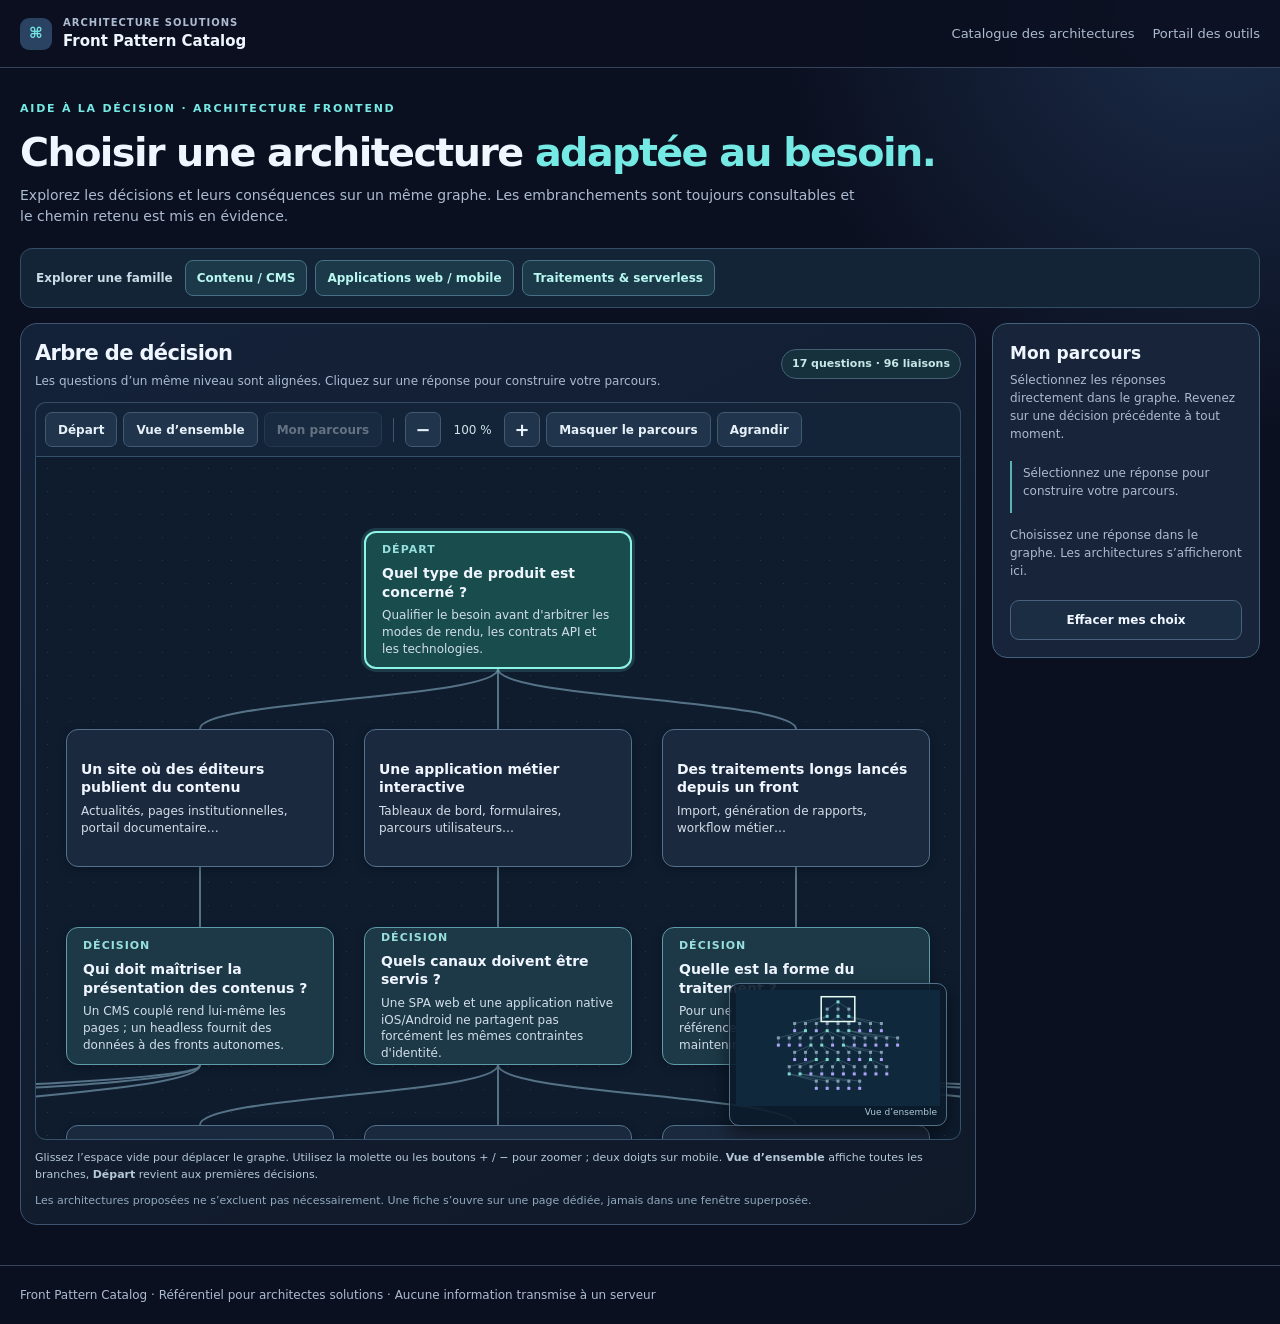
==== commit f0bff263: "feat(graph): add optional journey panel collapse for full-width visualization" ====
--- a/decision-tree.html
+++ b/decision-tree.html
@@ -45,6 +45,7 @@
     <button type="button" id="zoomOut" aria-label="Dézoomer" title="Dézoomer">−</button>
     <output id="zoomValue" aria-live="off" aria-label="Niveau de zoom">100 %</output>
     <button type="button" id="zoomIn" aria-label="Zoomer" title="Zoomer">+</button>
+    <button type="button" id="togglePathPanel" aria-controls="pathPanel" aria-expanded="true" title="Afficher ou masquer le panneau de parcours">Masquer le parcours</button>
     <button type="button" id="expandGraph" aria-pressed="false" title="Agrandir la carte">Agrandir</button>
    </div>
    <div class="graph-viewport" id="graphViewport" role="region" aria-label="Carte de décision déplaçable et zoomable" aria-describedby="graphHelp" tabindex="0">
--- a/decision-map.css
+++ b/decision-map.css
@@ -0,0 +1,108 @@
+:root {
+ color-scheme:dark; --bg:#0b1020; --panel:#151f31; --panel2:#1b293f; --line:#34445e;
+ --text:#f0f6ff; --muted:#acbbd0; --teal:#75e9e4; --purple:#ada4f9;
+ font-family:Inter,-apple-system,BlinkMacSystemFont,"Segoe UI",system-ui,sans-serif;
+}
+*{box-sizing:border-box}html{scroll-behavior:smooth}
+body{margin:0;min-height:100vh;background:radial-gradient(circle at 95% 0,#1b2c49 0,transparent 440px),var(--bg);color:var(--text);font-size:15px;line-height:1.5}
+a{color:var(--teal)}button{font:inherit;cursor:pointer}
+button:focus-visible,a:focus-visible,.graph-viewport:focus-visible,canvas:focus-visible{outline:2px solid var(--teal);outline-offset:3px}
+button:disabled{cursor:not-allowed;opacity:.38}[hidden]{display:none!important}
+.wrap{width:min(2048px,calc(100% - 40px));margin:0 auto}
+.site-header{border-bottom:1px solid var(--line);background:#0b1020e8;position:relative;z-index:5}
+.head{min-height:67px;display:flex;align-items:center;gap:18px}
+.brand{display:flex;align-items:center;gap:11px;color:var(--text);text-decoration:none;font-weight:750}
+.mark{width:32px;height:32px;background:#2b4363;border-radius:9px;display:grid;place-items:center;color:var(--teal)}
+.brand small{display:block;font-size:10px;text-transform:uppercase;letter-spacing:.1em;color:var(--muted)}
+.head nav{margin-left:auto;display:flex;gap:18px;align-items:center}
+.head nav a{text-decoration:none;font-size:13px;color:var(--muted)}.head nav a:hover{color:var(--text)}
+.hero{padding:28px 0 21px}
+.eyebrow{font-size:11px;letter-spacing:.16em;color:var(--teal);text-transform:uppercase;font-weight:800}
+h1{font-size:clamp(28px,3.1vw,43px);letter-spacing:-.04em;line-height:1.16;margin:10px 0}
+h1 em{font-style:normal;color:var(--teal)}.hero p{font-size:14px;color:var(--muted);max-width:850px;margin:0}
+.tree-intro{border:1px solid #354e65;border-radius:12px;background:#122436;padding:11px 15px;display:flex;flex-wrap:wrap;align-items:center;gap:12px;margin-bottom:15px}
+.nav-label{font-size:12px;font-weight:750;color:#cadbe5}
+.jump-links{display:flex;flex-wrap:wrap;gap:8px}
+.jump-links button{border:1px solid #477084;border-radius:8px;background:#1b3948;padding:8px 11px;color:#b9f7f1;font-size:12px;font-weight:650}
+.jump-links button:hover{background:#285769}
+.full-tree-layout{display:grid;grid-template-columns:minmax(0,1fr) 268px;align-items:start;gap:16px}
+.full-tree-layout.path-collapsed{grid-template-columns:minmax(0,1fr)}
+.tree-map{border:1px solid #3d536f;border-radius:17px;padding:14px;background:linear-gradient(155deg,#142239,#101928);min-width:0}
+.tree-map-head{display:flex;align-items:center;justify-content:space-between;flex-wrap:wrap;gap:10px;padding:0 0 12px}
+.tree-map h2{font-size:21px;letter-spacing:-.03em;margin:0 0 3px}
+.tree-map-head p{font-size:12px;color:var(--muted);margin:0}
+.pill{display:inline-flex;border:1px solid #436074;border-radius:99px;background:#16313c;padding:6px 10px;color:#c6e7e8;font-size:11px;font-weight:750}
+.graph-tools{display:flex;align-items:center;flex-wrap:wrap;gap:6px;padding:9px;border:1px solid #344b62;border-bottom:0;border-radius:11px 11px 0 0;background:#132438}
+.graph-tools button{border:1px solid #405a72;background:#20344b;color:#e7f1fa;padding:7px 12px;min-height:35px;border-radius:7px;font-size:12px;font-weight:700}
+.graph-tools button:hover:not(:disabled){background:#2d5363;border-color:#6fb6bf}
+.graph-tools #zoomOut,.graph-tools #zoomIn{width:36px;font-size:18px;padding:1px 6px}
+.tool-separator{width:1px;height:24px;background:#3e556d;margin:0 5px}
+#zoomValue{font-size:12px;min-width:51px;text-align:center;font-variant-numeric:tabular-nums;color:#cae5e9}
+.graph-viewport{height:clamp(560px,76vh,920px);overflow:hidden;position:relative;touch-action:none;cursor:grab;background-color:#0e1c2e;background-image:radial-gradient(#45607765 .9px,transparent .9px);background-size:23px 23px;border:1px solid #34526b;border-radius:0 0 11px 11px;isolation:isolate;user-select:none}
+.graph-viewport.is-panning{cursor:grabbing}
+.graph-world{position:absolute;top:0;left:0;transform-origin:0 0}
+.graph-world.is-animating{transition:transform .26s ease-out}
+.graph-loading{margin:30px;color:var(--muted)}
+.graph-links{position:absolute;left:0;top:0;overflow:visible;pointer-events:none}
+.graph-link{fill:none;stroke:#66869a;stroke-width:2;opacity:.82;stroke-linecap:round;stroke-linejoin:round}
+.graph-link.is-active{stroke:#77ecdf;stroke-width:3;opacity:1}
+.graph-node{position:absolute;width:268px;height:138px;min-height:138px;transform:translate(-50%,-50%);border-radius:12px;text-align:left;display:flex;flex-direction:column;justify-content:center;padding:13px 16px;box-shadow:0 2px 8px #0004;overflow-wrap:anywhere;user-select:text}
+.graph-node strong{display:block;font-size:14px;line-height:1.33;font-weight:750}
+.graph-node small,.graph-node .desc{display:block;color:#d2deea;font-size:12px;line-height:1.4;margin-top:6px}
+.graph-node .node-type{font-size:11px;font-weight:800;letter-spacing:.09em;text-transform:uppercase;margin-bottom:5px;color:#97dfdb}
+.tree-question{background:#1d3948;border:1px solid #5e9ca9}
+.tree-question.is-current{background:#194c4d;border:2px solid #8cf4e5;box-shadow:0 0 0 3px #75e9e426}
+.tree-branch{padding:0;background:none;box-shadow:none;overflow:visible}
+.tree-choice{display:flex;flex-direction:column;justify-content:center;height:138px;min-height:138px;width:100%;border-radius:12px;background:#1b293e;color:var(--text);border:1px solid #53718b;padding:11px 14px;text-align:left;font:inherit;box-shadow:0 2px 8px #0004}
+.tree-choice:hover{background:#264356;border-color:#99e3dc}
+.tree-choice .choice-indicator{display:none;font-size:11px;color:var(--teal);font-weight:850;margin-bottom:3px}
+.tree-choice.is-chosen{background:#17504e;border:2px solid #90f1e4;box-shadow:0 0 0 3px #75e9e426}
+.tree-choice.is-chosen .choice-indicator{display:block}
+.tree-choice.is-chosen strong{color:#e9fffa}
+.tree-leaf{background:#262d42;border:1px solid #847fba;min-height:138px}
+.tree-leaf .node-type{color:#c9bffd}.tree-leaf.is-chosen{border:2px solid #82e6bc;background:#1b3b37}
+.tree-leaf ul{padding:0;margin:3px 0 0;list-style:none;display:flex;flex-wrap:wrap;gap:5px}
+.tree-leaf a{color:#deecff;font-size:12px;font-weight:650;text-decoration:underline;text-decoration-color:#74889f;text-underline-offset:3px;position:relative}
+.tree-leaf a:hover{color:#8ff0dd;text-decoration-color:currentColor}
+.graph-overview{position:absolute;bottom:13px;right:13px;border:1px solid #547087;background:#0b1c2ce9;border-radius:10px;padding:6px;box-shadow:0 8px 20px #0008;z-index:2}
+.graph-overview canvas{display:block;width:204px;height:116px;cursor:crosshair}
+.graph-overview span{display:block;text-align:right;padding-right:3px;font-size:9px;color:#acc9d4}
+.graph-help,.full-map-footer{color:#b5c8d7;font-size:11px;line-height:1.5}
+.graph-help{margin:10px 0}.full-map-footer{margin:8px 0 0;color:#90a9bf}
+.tree-side{position:sticky;top:16px;background:#172439;border:1px solid #42617b;border-radius:15px;padding:17px;max-height:calc(100vh - 34px);overflow-y:auto}
+.tree-side h2{font-size:17px;margin:0 0 5px}
+.tree-side .aside-intro{color:var(--muted);font-size:12px;margin:0 0 18px}
+.path-list{padding:0;list-style:none;margin:0 0 13px}
+.path-list li{border-left:2px solid #5ab1b1;padding:3px 0 13px 11px;font-size:12px}
+.path-list li strong{color:#c2d1e5;display:block;font-size:11px}
+.path-list li button{background:transparent;border:0;color:#b4f1ed;padding:4px 0;text-align:left;font-weight:700;font-size:12px}
+.path-list li button:hover{text-decoration:underline}
+.path-empty{font-size:12px;color:var(--muted)}
+.choices-summary{padding:11px 12px;border:1px solid #39576e;background:#10253a;border-radius:10px;margin:10px 0}
+.choices-summary strong{font-size:12px;color:#c6f5ed}
+.choices-summary p{font-size:12px;color:#bbd2df;margin:5px 0}
+.result-links{list-style:none;padding:0;margin:12px 0;display:grid;gap:8px}
+.result-links a{display:block;border:1px solid #3e6780;border-radius:8px;padding:8px 10px;color:#c8f5f3;background:#173541;font-size:12px;text-decoration:none}
+.result-links a:hover{background:#285364}
+.btn{display:inline-flex;align-items:center;justify-content:center;text-align:center;border-radius:9px;border:1px solid #49617d;background:#1b2d43;color:var(--text);padding:10px 12px;text-decoration:none;font-size:12px;font-weight:750}
+.btn:hover{background:#244052;border-color:#7bafbd}.btn.primary{background:var(--teal);border-color:var(--teal);color:#0a2430}
+.tree-side .btn{width:100%;margin-top:8px}
+.mini-hint{font-size:11px;color:#9fb9cf}
+.graph-expanded{position:fixed!important;z-index:50;inset:10px;background:#101e30;display:flex;flex-direction:column;border:1px solid #608d99;overflow:auto}
+.graph-expanded .graph-viewport{height:auto;flex:1;min-height:320px}
+.graph-expanded .graph-help,.graph-expanded .full-map-footer{display:none}
+/* Collapsing the journey gives the canvas the full available width. */
+#togglePathPanel[aria-expanded="false"]{border-color:#79b9b3;color:#b3fff4;background:#21414a}
+footer{border-top:1px solid var(--line);margin-top:40px;padding:20px 0;font-size:12px;color:var(--muted)}
+@media(max-width:980px){.full-tree-layout{grid-template-columns:1fr}.tree-side{position:static;max-height:none}.graph-viewport{height:60vh;min-height:460px}}
+@media(max-width:610px){
+ .wrap{width:calc(100% - 20px)}
+ .head{gap:9px}.head nav{gap:9px}.head nav a{font-size:11px}.brand{font-size:12px}
+ .hero{padding:24px 0 16px}.hero p{font-size:13px}
+ .tree-map{padding:10px}.tree-map-head p{font-size:11px}
+ .graph-tools{gap:4px;padding:6px}.graph-tools button{padding:6px 9px;font-size:11px}
+ .tool-separator{display:none}.graph-viewport{min-height:430px;height:65vh}
+ .graph-overview{bottom:8px;right:8px}.graph-overview canvas{width:145px;height:83px}
+ .graph-overview span{display:none}
+}
+@media(prefers-reduced-motion:reduce){html{scroll-behavior:auto}.graph-world.is-animating{transition:none!important}}
